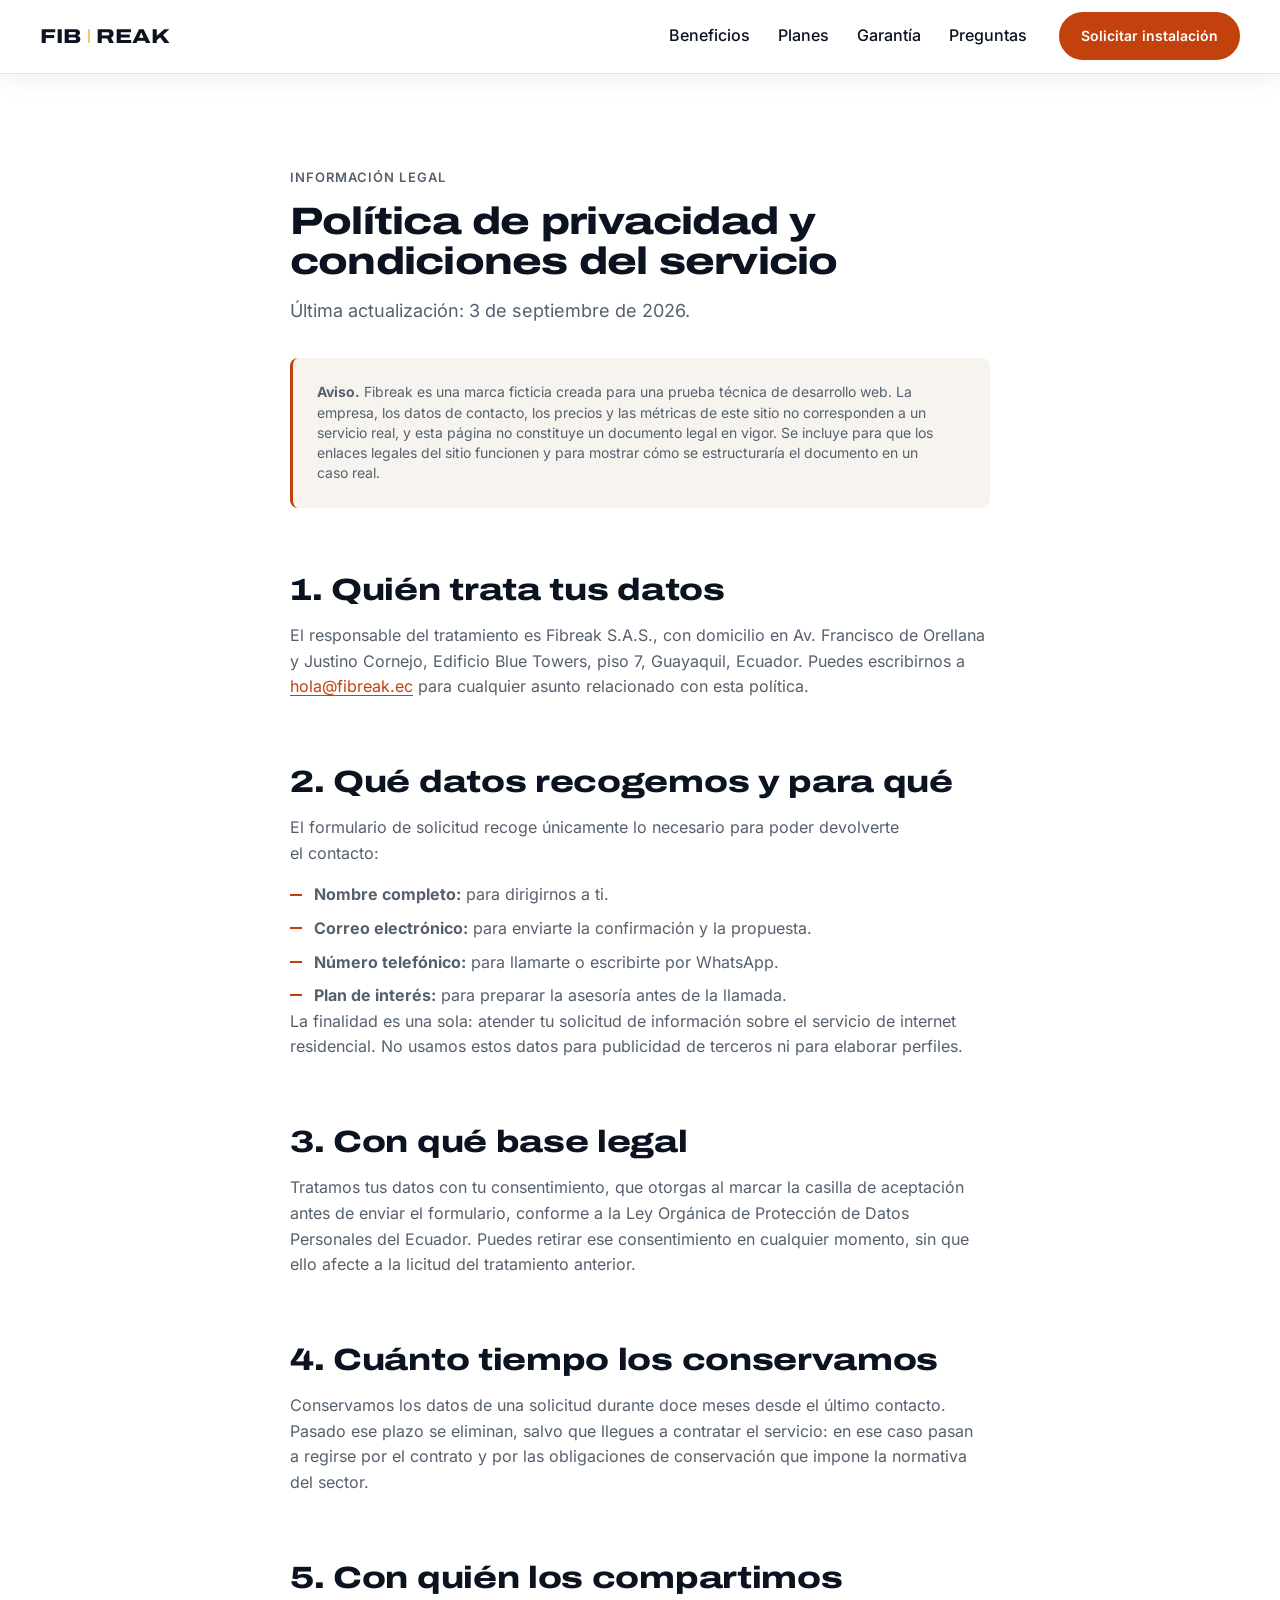
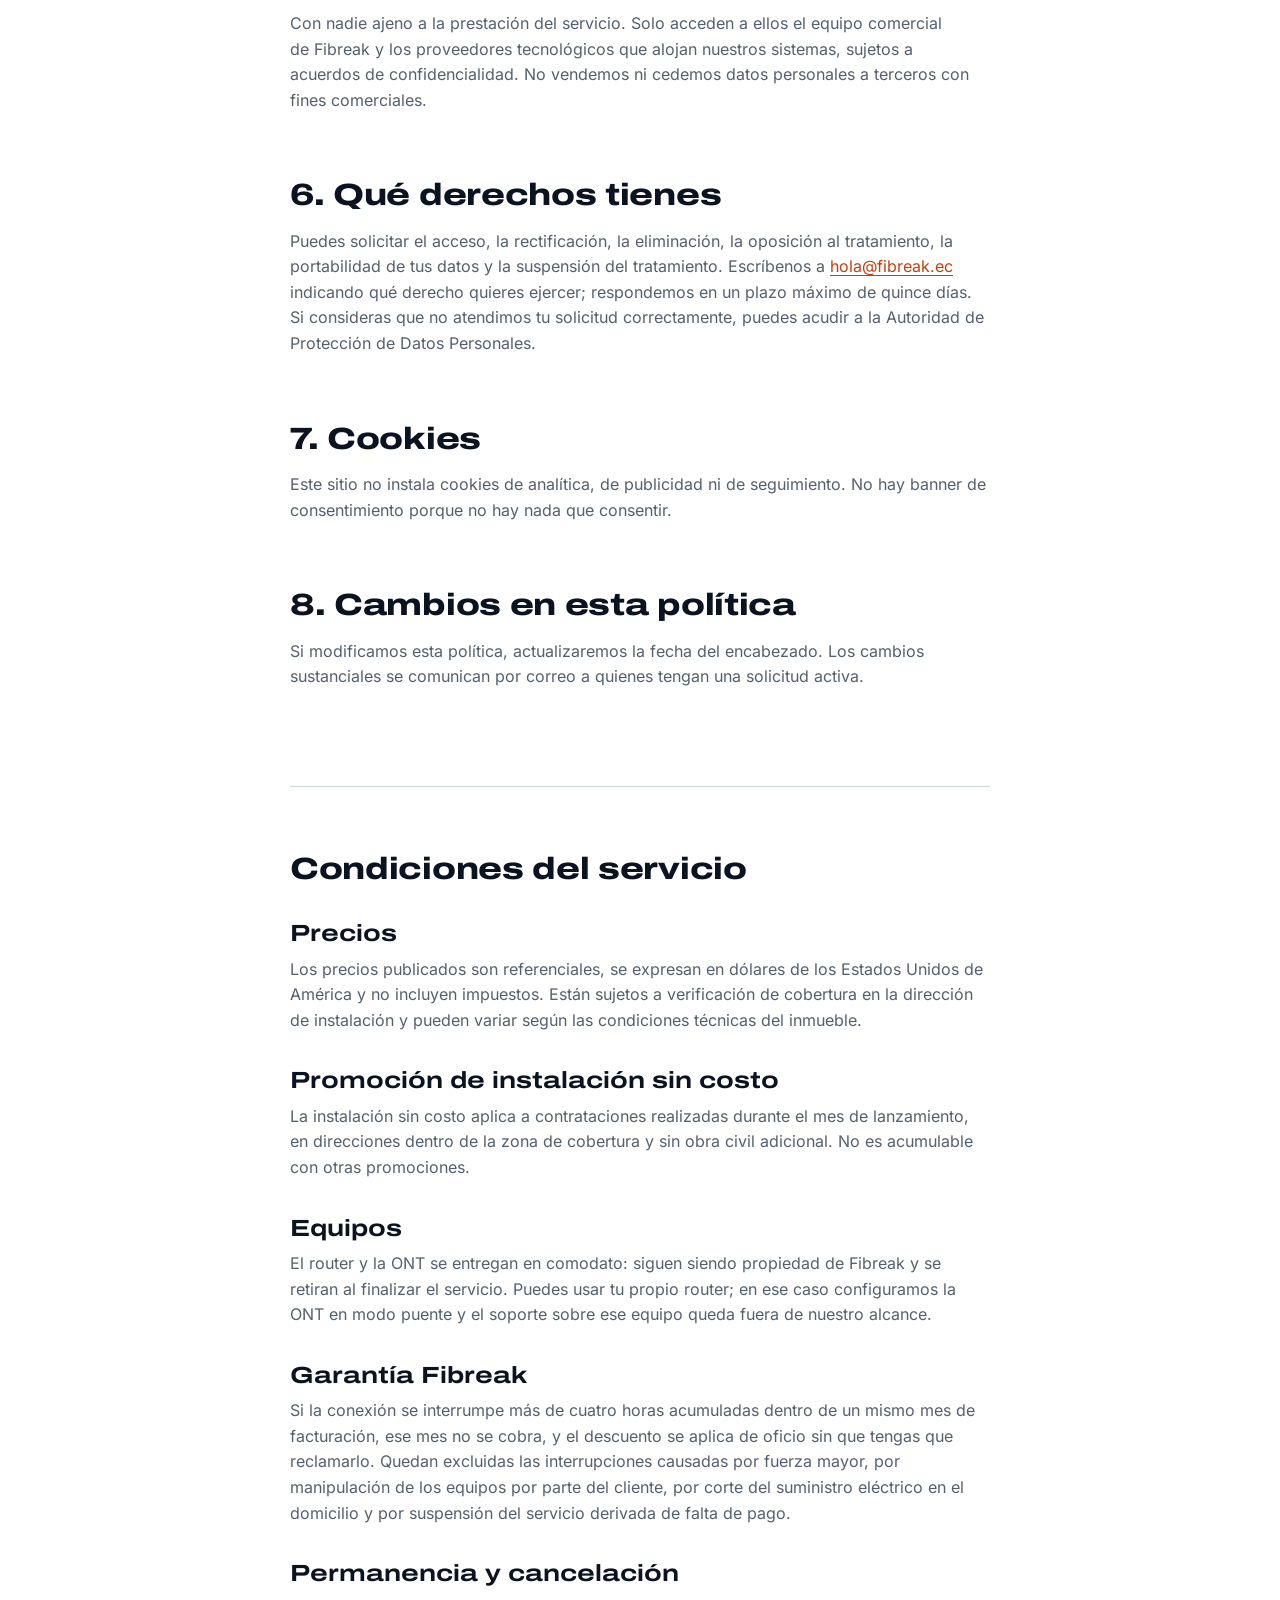
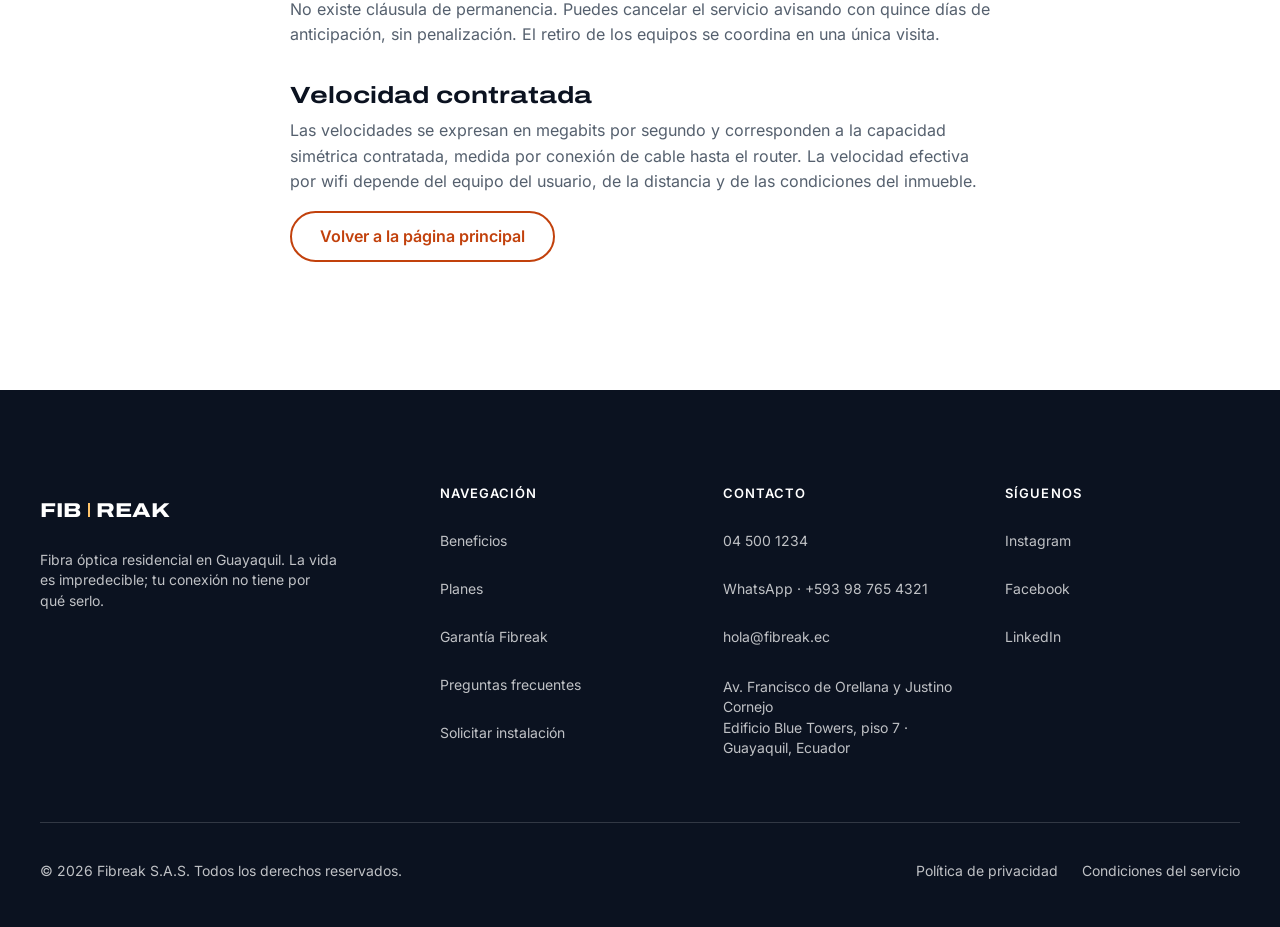
==== politica-privacidad.html @ 90fa0acc "feat: build Fibreak ISP landing page with vanilla HTML, CSS and JS" ====
<!DOCTYPE html>
<html lang="es">
<head>
  <meta charset="UTF-8">
  <meta name="viewport" content="width=device-width, initial-scale=1">
  <title>Política de privacidad y condiciones · Fibreak</title>
  <meta name="description" content="Cómo trata Fibreak los datos personales de quienes solicitan información, y condiciones del servicio de fibra óptica residencial.">
  <meta name="theme-color" content="#0B1220">
  <meta name="robots" content="noindex">
  <link rel="icon" href="assets/favicon.svg" type="image/svg+xml">
  <link rel="stylesheet" href="css/tokens.css">
  <link rel="stylesheet" href="css/base.css">
  <link rel="stylesheet" href="css/components.css">
  <link rel="stylesheet" href="css/sections.css">
</head>
<body>

  <a class="skip-link" href="#contenido">Saltar al contenido</a>

  <!-- El header arranca en estado sólido: aquí no hay banda oscura
       debajo sobre la que flotar. -->
  <header class="site-header site-header--solid" data-header>
    <div class="container site-header__inner">

      <a class="wordmark" href="index.html" aria-label="Fibreak, ir al inicio">
        <span class="wordmark__part">FIB</span><span class="wordmark__part">REAK</span>
      </a>

      <button class="nav-toggle" type="button"
              aria-expanded="false" aria-controls="menu-principal"
              data-nav-toggle>
        <span class="nav-toggle__box" aria-hidden="true">
          <span class="nav-toggle__bar"></span>
          <span class="nav-toggle__bar"></span>
          <span class="nav-toggle__bar"></span>
        </span>
        <span class="nav-toggle__label" data-nav-toggle-label>Menú</span>
      </button>

      <nav class="site-nav" id="menu-principal" aria-label="Navegación principal" data-nav>
        <ul class="site-nav__list">
          <li><a class="site-nav__link" href="index.html#beneficios">Beneficios</a></li>
          <li><a class="site-nav__link" href="index.html#planes">Planes</a></li>
          <li><a class="site-nav__link" href="index.html#garantia">Garantía</a></li>
          <li><a class="site-nav__link" href="index.html#preguntas">Preguntas</a></li>
        </ul>
        <a class="btn btn--primary btn--compact site-nav__cta" href="index.html#contacto">
          Solicitar instalación
        </a>
      </nav>

    </div>
  </header>

  <main class="legal" id="contenido">
    <div class="container legal__inner">

      <p class="eyebrow">Información legal</p>
      <h1>Política de privacidad y condiciones del servicio</h1>
      <p class="lead legal__date">Última actualización: 3 de septiembre de 2026.</p>

      <div class="legal__notice">
        <p>
          <strong>Aviso.</strong> Fibreak es una marca ficticia creada para una
          prueba técnica de desarrollo web. La empresa, los datos de contacto,
          los precios y las métricas de este sitio no corresponden a un servicio
          real, y esta página no constituye un documento legal en vigor. Se
          incluye para que los enlaces legales del sitio funcionen y para
          mostrar cómo se estructuraría el documento en un caso real.
        </p>
      </div>

      <h2 id="responsable">1. Quién trata tus datos</h2>
      <p>
        El responsable del tratamiento es Fibreak S.A.S., con domicilio en
        Av. Francisco de Orellana y Justino Cornejo, Edificio Blue Towers,
        piso 7, Guayaquil, Ecuador. Puedes escribirnos a
        <a href="mailto:hola@fibreak.ec">hola@fibreak.ec</a> para cualquier
        asunto relacionado con esta política.
      </p>

      <h2 id="datos">2. Qué datos recogemos y para qué</h2>
      <p>
        El formulario de solicitud recoge únicamente lo necesario para poder
        devolverte el contacto:
      </p>
      <ul class="legal__list">
        <li><strong>Nombre completo:</strong> para dirigirnos a ti.</li>
        <li><strong>Correo electrónico:</strong> para enviarte la confirmación y la propuesta.</li>
        <li><strong>Número telefónico:</strong> para llamarte o escribirte por WhatsApp.</li>
        <li><strong>Plan de interés:</strong> para preparar la asesoría antes de la llamada.</li>
      </ul>
      <p>
        La finalidad es una sola: atender tu solicitud de información sobre el
        servicio de internet residencial. No usamos estos datos para publicidad
        de terceros ni para elaborar perfiles.
      </p>

      <h2 id="base-legal">3. Con qué base legal</h2>
      <p>
        Tratamos tus datos con tu consentimiento, que otorgas al marcar la
        casilla de aceptación antes de enviar el formulario, conforme a la Ley
        Orgánica de Protección de Datos Personales del Ecuador. Puedes retirar
        ese consentimiento en cualquier momento, sin que ello afecte a la
        licitud del tratamiento anterior.
      </p>

      <h2 id="conservacion">4. Cuánto tiempo los conservamos</h2>
      <p>
        Conservamos los datos de una solicitud durante doce meses desde el
        último contacto. Pasado ese plazo se eliminan, salvo que llegues a
        contratar el servicio: en ese caso pasan a regirse por el contrato y
        por las obligaciones de conservación que impone la normativa del
        sector.
      </p>

      <h2 id="destinatarios">5. Con quién los compartimos</h2>
      <p>
        Con nadie ajeno a la prestación del servicio. Solo acceden a ellos el
        equipo comercial de Fibreak y los proveedores tecnológicos que alojan
        nuestros sistemas, sujetos a acuerdos de confidencialidad. No vendemos
        ni cedemos datos personales a terceros con fines comerciales.
      </p>

      <h2 id="derechos">6. Qué derechos tienes</h2>
      <p>
        Puedes solicitar el acceso, la rectificación, la eliminación, la
        oposición al tratamiento, la portabilidad de tus datos y la suspensión
        del tratamiento. Escríbenos a
        <a href="mailto:hola@fibreak.ec">hola@fibreak.ec</a> indicando qué
        derecho quieres ejercer; respondemos en un plazo máximo de quince días.
        Si consideras que no atendimos tu solicitud correctamente, puedes
        acudir a la Autoridad de Protección de Datos Personales.
      </p>

      <h2 id="cookies">7. Cookies</h2>
      <p>
        Este sitio no instala cookies de analítica, de publicidad ni de
        seguimiento. No hay banner de consentimiento porque no hay nada que
        consentir.
      </p>

      <h2 id="cambios">8. Cambios en esta política</h2>
      <p>
        Si modificamos esta política, actualizaremos la fecha del encabezado.
        Los cambios sustanciales se comunican por correo a quienes tengan una
        solicitud activa.
      </p>

      <hr class="legal__rule">

      <h2 id="condiciones">Condiciones del servicio</h2>

      <h3>Precios</h3>
      <p>
        Los precios publicados son referenciales, se expresan en dólares de los
        Estados Unidos de América y no incluyen impuestos. Están sujetos a
        verificación de cobertura en la dirección de instalación y pueden
        variar según las condiciones técnicas del inmueble.
      </p>

      <h3>Promoción de instalación sin costo</h3>
      <p>
        La instalación sin costo aplica a contrataciones realizadas durante el
        mes de lanzamiento, en direcciones dentro de la zona de cobertura y sin
        obra civil adicional. No es acumulable con otras promociones.
      </p>

      <h3>Equipos</h3>
      <p>
        El router y la ONT se entregan en comodato: siguen siendo propiedad de
        Fibreak y se retiran al finalizar el servicio. Puedes usar tu propio
        router; en ese caso configuramos la ONT en modo puente y el soporte
        sobre ese equipo queda fuera de nuestro alcance.
      </p>

      <h3>Garantía Fibreak</h3>
      <p>
        Si la conexión se interrumpe más de cuatro horas acumuladas dentro de
        un mismo mes de facturación, ese mes no se cobra, y el descuento se
        aplica de oficio sin que tengas que reclamarlo. Quedan excluidas las
        interrupciones causadas por fuerza mayor, por manipulación de los
        equipos por parte del cliente, por corte del suministro eléctrico en el
        domicilio y por suspensión del servicio derivada de falta de pago.
      </p>

      <h3>Permanencia y cancelación</h3>
      <p>
        No existe cláusula de permanencia. Puedes cancelar el servicio avisando
        con quince días de anticipación, sin penalización. El retiro de los
        equipos se coordina en una única visita.
      </p>

      <h3>Velocidad contratada</h3>
      <p>
        Las velocidades se expresan en megabits por segundo y corresponden a la
        capacidad simétrica contratada, medida por conexión de cable hasta el
        router. La velocidad efectiva por wifi depende del equipo del usuario,
        de la distancia y de las condiciones del inmueble.
      </p>

      <p class="legal__back">
        <a class="btn btn--outline" href="index.html">Volver a la página principal</a>
      </p>

    </div>
  </main>

  <footer class="site-footer band-dark">
    <div class="container">

      <div class="site-footer__top">

        <div class="site-footer__brand">
          <a class="wordmark" href="index.html" aria-label="Fibreak, ir al inicio">
            <span class="wordmark__part">FIB</span><span class="wordmark__part">REAK</span>
          </a>
          <p class="site-footer__tagline">
            Fibra óptica residencial en Guayaquil. La vida es impredecible;
            tu conexión no tiene por qué serlo.
          </p>
        </div>

        <nav class="site-footer__col" aria-labelledby="footer-nav-titulo">
          <h2 class="site-footer__title" id="footer-nav-titulo">Navegación</h2>
          <ul class="site-footer__list">
            <li><a href="index.html#beneficios">Beneficios</a></li>
            <li><a href="index.html#planes">Planes</a></li>
            <li><a href="index.html#garantia">Garantía Fibreak</a></li>
            <li><a href="index.html#preguntas">Preguntas frecuentes</a></li>
            <li><a href="index.html#contacto">Solicitar instalación</a></li>
          </ul>
        </nav>

        <div class="site-footer__col">
          <h2 class="site-footer__title" id="footer-contacto-titulo">Contacto</h2>
          <ul class="site-footer__list" aria-labelledby="footer-contacto-titulo">
            <li><a href="tel:+59345001234">04 500 1234</a></li>
            <li><a href="https://wa.me/593987654321" target="_blank" rel="noopener">WhatsApp · +593 98 765 4321</a></li>
            <li><a href="mailto:hola@fibreak.ec">hola@fibreak.ec</a></li>
          </ul>
          <address class="site-footer__address">
            Av. Francisco de Orellana y Justino Cornejo<br>
            Edificio Blue Towers, piso 7 · Guayaquil, Ecuador
          </address>
        </div>

        <div class="site-footer__col">
          <h2 class="site-footer__title" id="footer-redes-titulo">Síguenos</h2>
          <ul class="site-footer__list" aria-labelledby="footer-redes-titulo">
            <li><a href="https://instagram.com/fibreak.ec" target="_blank" rel="noopener">Instagram</a></li>
            <li><a href="https://facebook.com/fibreak.ec" target="_blank" rel="noopener">Facebook</a></li>
            <li><a href="https://linkedin.com/company/fibreak" target="_blank" rel="noopener">LinkedIn</a></li>
          </ul>
        </div>

      </div>

      <div class="site-footer__bottom">
        <p class="site-footer__copy">© 2026 Fibreak S.A.S. Todos los derechos reservados.</p>
        <ul class="site-footer__legal">
          <li><a href="politica-privacidad.html">Política de privacidad</a></li>
          <li><a href="politica-privacidad.html#condiciones">Condiciones del servicio</a></li>
        </ul>
      </div>

    </div>
  </footer>

  <script src="js/main.js" defer></script>
</body>
</html>
---- css/tokens.css ----
/* ============================================================
   FIBREAK · tokens.css
   Única fuente de verdad del sistema de diseño.
   Ningún valor de color, tipografía o espaciado se escribe
   literal fuera de este archivo.
   Concepto: "tormenta afuera, brasa adentro".
   ============================================================ */

/* ── Fuentes auto-hospedadas ──────────────────────────────────
   Se sirven desde /assets/fonts para que el proyecto funcione
   sin conexión. Ambas son fuentes variables: un único .woff2
   por subset cubre todos los pesos usados.
   ─────────────────────────────────────────────────────────── */

/* Archivo — instancia Expanded (eje wdth fijado en 125%) */
@font-face {
  font-family: 'Archivo Expanded';
  src: url('../assets/fonts/archivo-expanded-latin.woff2') format('woff2');
  font-weight: 400 900;
  font-stretch: 125%;
  font-style: normal;
  font-display: swap;
  unicode-range: U+0000-00FF, U+0131, U+0152-0153, U+02BB-02BC, U+02C6,
                 U+02DA, U+02DC, U+0304, U+0308, U+0329, U+2000-206F,
                 U+20AC, U+2122, U+2191, U+2193, U+2212, U+2215, U+FEFF, U+FFFD;
}
@font-face {
  font-family: 'Archivo Expanded';
  src: url('../assets/fonts/archivo-expanded-latin-ext.woff2') format('woff2');
  font-weight: 400 900;
  font-stretch: 125%;
  font-style: normal;
  font-display: swap;
  unicode-range: U+0100-02BA, U+02BD-02C5, U+02C7-02CC, U+02CE-02D7,
                 U+02DD-02FF, U+0304, U+0308, U+0329, U+1D00-1DBF,
                 U+1E00-1E9F, U+1EF2-1EFF, U+2020, U+20A0-20AB, U+20AD-20C0,
                 U+2113, U+2C60-2C7F, U+A720-A7FF;
}

/* Inter — variable, pesos 400 / 500 / 600 */
@font-face {
  font-family: 'Inter';
  src: url('../assets/fonts/inter-latin.woff2') format('woff2');
  font-weight: 100 900;
  font-style: normal;
  font-display: swap;
  unicode-range: U+0000-00FF, U+0131, U+0152-0153, U+02BB-02BC, U+02C6,
                 U+02DA, U+02DC, U+0304, U+0308, U+0329, U+2000-206F,
                 U+20AC, U+2122, U+2191, U+2193, U+2212, U+2215, U+FEFF, U+FFFD;
}
@font-face {
  font-family: 'Inter';
  src: url('../assets/fonts/inter-latin-ext.woff2') format('woff2');
  font-weight: 100 900;
  font-style: normal;
  font-display: swap;
  unicode-range: U+0100-02BA, U+02BD-02C5, U+02C7-02CC, U+02CE-02D7,
                 U+02DD-02FF, U+0304, U+0308, U+0329, U+1D00-1DBF,
                 U+1E00-1E9F, U+1EF2-1EFF, U+2020, U+20A0-20AB, U+20AD-20C0,
                 U+2113, U+2C60-2C7F, U+A720-A7FF;
}

:root {
  /* ══ COLOR ═══════════════════════════════════════════════ */

  /* Tormenta — el exterior */
  --color-ink:          #0B1220;   /* azul noche, casi negro    */
  --color-ink-soft:     #172436;   /* superficie elevada        */

  /* Brasa — la acción */
  --color-primary:      #C2410C;   /* naranja quemado           */
  --color-primary-dark: #9A330A;   /* hover / active            */
  --color-glow:         #FFC46B;   /* halo cálido, sin texto    */

  /* Interior — el refugio */
  --color-canvas:       #FFFFFF;
  --color-canvas-soft:  #F7F4F0;   /* blanco cálido, no gris    */
  --color-ink-body:     #55606E;   /* texto de cuerpo           */
  --color-mute:         #CDD5DD;   /* bordes y divisores        */

  /* Estados — uso exclusivo del formulario */
  --color-danger:       #C0322A;
  --color-success:      #15794F;
  --color-on-primary:   #FFFFFF;
  --color-on-dark:      #FFFFFF;

  /* Derivados sobre banda oscura (opacidades del blanco) */
  --color-on-dark-body: rgba(255, 255, 255, .74);
  --color-on-dark-mute: rgba(255, 255, 255, .16);

  /* ══ TIPOGRAFÍA ══════════════════════════════════════════ */
  --font-display: 'Archivo Expanded', 'Archivo', system-ui, sans-serif;
  --font-body:    'Inter', system-ui, -apple-system, 'Segoe UI', sans-serif;

  /* Escala display: fluida entre 390px y 1440px vía clamp() */
  --text-display-hero: clamp(2.125rem, 1.429rem + 2.857vw, 4rem);   /* 34 → 64 */
  --text-display-lg:   clamp(1.75rem,  1.471rem + 1.143vw, 2.5rem); /* 28 → 40 */
  --text-display-md:   clamp(1.5rem,   1.314rem + 0.762vw, 2rem);   /* 24 → 32 */
  --text-display-sm:   clamp(1.25rem,  1.157rem + 0.381vw, 1.5rem); /* 20 → 24 */

  /* Escala de texto: breakpoint duro (ver base.css) */
  --text-body-lg:  1.125rem;  /* 18px */
  --text-body-md:  1rem;      /* 16px */
  --text-caption:  0.875rem;  /* 14px */
  --text-eyebrow:  0.8125rem; /* 13px */

  --leading-hero:    1.05;
  --leading-display: 1.15;
  --leading-tight:   1.25;
  --leading-snug:    1.3;
  --leading-body:    1.6;
  --leading-caption: 1.45;

  --tracking-hero:    -0.02em;
  --tracking-display: -0.01em;
  --tracking-eyebrow:  0.08em;

  --weight-regular:  400;
  --weight-medium:   500;
  --weight-semibold: 600;
  --weight-bold:     700;
  --weight-black:    800;

  /* ══ ESPACIADO — base 4px ════════════════════════════════ */
  --space-xxs:  2px;
  --space-xs:   4px;
  --space-sm:   8px;
  --space-md:  12px;
  --space-lg:  16px;
  --space-xl:  20px;
  --space-2xl: 24px;
  --space-3xl: 32px;
  --space-4xl: 48px;
  --space-5xl: 64px;
  --space-6xl: 96px;
  --space-7xl: 128px;

  /* ══ FORMA ═══════════════════════════════════════════════ */
  --radius-sm:    8px;    /* inputs                */
  --radius-card: 12px;    /* tarjetas              */
  --radius-pill: 999px;   /* botones y badges      */

  /* ══ LAYOUT ══════════════════════════════════════════════ */
  --content-max:   1200px;
  --section-gap:   96px;
  --gutter:        24px;
  --header-height: 72px;

  /* ══ ELEVACIÓN ═══════════════════════════════════════════
     La jerarquía se construye con bandas de color. Sombra
     solo en header scrolleado y menú móvil. */
  --shadow-header: 0 1px 0 rgba(11, 18, 32, .08),
                   0 8px 24px rgba(11, 18, 32, .06);

  /* ══ MOVIMIENTO ══════════════════════════════════════════ */
  --ease:            cubic-bezier(.2, .7, .3, 1);
  --duration-fast:   140ms;
  --duration-base:   240ms;
  --duration-slow:   400ms;

  /* ══ FOCO ════════════════════════════════════════════════ */
  --focus-width:  2px;
  --focus-offset: 3px;

  /* ══ CAPAS ═══════════════════════════════════════════════ */
  --z-header:    100;
  --z-menu:      200;
  --z-skiplink: 300;
}

/* Ajustes de layout por breakpoint. Los tokens cambian, los
   componentes que los consumen no se tocan. */
@media (max-width: 768px) {
  :root {
    --section-gap:   64px;
    --header-height: 64px;
    --text-body-lg:  1.0625rem; /* 17px */
    --text-eyebrow:  0.75rem;   /* 12px */
  }
}

@media (max-width: 480px) {
  :root {
    --gutter: 16px;
  }
}
---- css/base.css ----
/* ============================================================
   FIBREAK · base.css
   Reset, estilos de elemento y primitivas de layout.
   Nada de este archivo describe un componente concreto.
   ============================================================ */

/* ── Reset acotado ──────────────────────────────────────── */

*,
*::before,
*::after {
  box-sizing: border-box;
}

html {
  -webkit-text-size-adjust: 100%;
  scroll-behavior: smooth;
}

body,
h1, h2, h3, h4,
p, figure, blockquote,
dl, dd, ul, ol {
  margin: 0;
}

/* Envuelto en :where() para que el reset tenga especificidad 0. Sin
   esto, `ul[class]` (0,1,1) le gana a `.container` (0,1,0) y anula su
   gutter: una lista con la clase .container perdía el margen lateral. */
:where(ul[class], ol[class]) {
  padding: 0;
  list-style: none;
}

body {
  min-height: 100vh;
  background-color: var(--color-canvas);
  color: var(--color-ink);
  font-family: var(--font-body);
  font-size: var(--text-body-md);
  line-height: var(--leading-body);
  font-weight: var(--weight-regular);
  -webkit-font-smoothing: antialiased;
  text-rendering: optimizeLegibility;
  /* Sin scroll horizontal en ningún ancho: requisito de la prueba */
  overflow-x: hidden;
}

/* El atributo `hidden` tiene que ganar a cualquier `display` puesto
   por una clase. Sin este !important, una regla de autor como
   `.form-success { display: flex }` deja a la vista un elemento que
   el HTML declara oculto: las reglas de autor prevalecen sobre las
   del navegador con independencia de la especificidad. */
[hidden] {
  display: none !important;
}

img,
picture,
svg {
  display: block;
  max-width: 100%;
}

img {
  height: auto;
}

input,
button,
textarea,
select {
  font: inherit;
  color: inherit;
}

button {
  cursor: pointer;
}

a {
  color: var(--color-primary);
  text-decoration-thickness: 1px;
  text-underline-offset: 0.2em;
}

a:hover {
  color: var(--color-primary-dark);
}

/* ── Tipografía de elemento ─────────────────────────────── */

h1, h2, h3 {
  font-family: var(--font-display);
  font-weight: var(--weight-black);
  color: var(--color-ink);
}

/* `balance` funciona con títulos cortos. En el H1, que es largo y
   está partido a mano, reparte peor que el salto natural. */
h2, h3 {
  text-wrap: balance;
}

h1 {
  font-size: var(--text-display-hero);
  line-height: var(--leading-hero);
  letter-spacing: var(--tracking-hero);
}

h2 {
  font-size: var(--text-display-lg);
  line-height: var(--leading-display);
  letter-spacing: var(--tracking-display);
}

h3 {
  font-size: var(--text-display-sm);
  line-height: var(--leading-snug);
  font-weight: var(--weight-bold);
}

p {
  text-wrap: pretty;
}

/* ── Foco visible ────────────────────────────────────────
   Nunca `outline: none` a secas. El anillo se define una
   sola vez y todo componente lo hereda. */

:focus-visible {
  outline: var(--focus-width) solid var(--color-primary);
  outline-offset: var(--focus-offset);
  border-radius: var(--space-xxs);
}

/* Sobre banda oscura el naranja no contrasta lo suficiente:
   el anillo pasa a blanco. */
.band-dark :focus-visible {
  outline-color: var(--color-on-dark);
}

/* ── Primitivas de layout ───────────────────────────────── */

/* Ancho de contenido con gutter lateral. */
.container {
  width: 100%;
  max-width: calc(var(--content-max) + var(--gutter) * 2);
  margin-inline: auto;
  padding-inline: var(--gutter);
}

/* Ritmo vertical entre secciones. */
.section {
  padding-block: var(--section-gap);
}

/* El header sticky no debe tapar el título de la sección anclada. */
[id] {
  scroll-margin-top: calc(var(--header-height) + var(--space-2xl));
}

/* Bandas: la traducción del concepto tormenta/interior a layout. */
.band-dark {
  background-color: var(--color-ink);
  color: var(--color-on-dark-body);
}

.band-dark h1,
.band-dark h2,
.band-dark h3 {
  color: var(--color-on-dark);
}

.band-soft {
  background-color: var(--color-canvas-soft);
}

/* Encabezado de sección reutilizable. */
.section-head {
  max-width: 62ch;
  margin-bottom: var(--space-5xl);
}

.section-head--center {
  margin-inline: auto;
  text-align: center;
}

.section-head > * + * {
  margin-top: var(--space-lg);
}

/* ── Utilidades ─────────────────────────────────────────── */

.eyebrow {
  display: block;
  font-family: var(--font-body);
  font-size: var(--text-eyebrow);
  font-weight: var(--weight-semibold);
  line-height: var(--leading-tight);
  letter-spacing: var(--tracking-eyebrow);
  text-transform: uppercase;
  color: var(--color-primary);
}

.band-dark .eyebrow {
  color: var(--color-glow);
}

.lead {
  font-size: var(--text-body-lg);
  color: var(--color-ink-body);
}

.band-dark .lead {
  color: var(--color-on-dark-body);
}

.caption {
  font-size: var(--text-caption);
  line-height: var(--leading-caption);
  color: var(--color-ink-body);
}

/* Visible solo para lectores de pantalla. */
.visually-hidden {
  position: absolute;
  width: 1px;
  height: 1px;
  padding: 0;
  margin: -1px;
  overflow: hidden;
  clip-path: inset(50%);
  white-space: nowrap;
  border: 0;
}

/* Primer elemento enfocable del documento. */
.skip-link {
  position: absolute;
  top: var(--space-sm);
  left: var(--space-sm);
  z-index: var(--z-skiplink);
  padding: var(--space-md) var(--space-xl);
  background-color: var(--color-ink);
  color: var(--color-on-dark);
  font-weight: var(--weight-semibold);
  text-decoration: none;
  border-radius: var(--radius-sm);
  transform: translateY(-200%);
  transition: transform var(--duration-fast) var(--ease);
}

.skip-link:focus-visible {
  transform: translateY(0);
  color: var(--color-on-dark);
}

/* ── Preferencia de movimiento reducido ─────────────────── */

@media (prefers-reduced-motion: reduce) {
  html {
    scroll-behavior: auto;
  }

  *,
  *::before,
  *::after {
    animation-duration: 0.01ms !important;
    animation-iteration-count: 1 !important;
    transition-duration: 0.01ms !important;
    scroll-behavior: auto !important;
  }
}
---- css/components.css ----
/* ============================================================
   FIBREAK · components.css
   Piezas reutilizables. Cada componente documenta sus estados
   (hover, focus-visible, active, disabled) junto a su bloque,
   igual que sus media queries: para entender un componente no
   hace falta saltar de archivo.
   ============================================================ */

/* ── Wordmark ─────────────────────────────────────────────
   CSS puro, sin SVG. El corte entre FIB y REAK fija la
   pronunciación (fi-bréik) y representa el "break". */

.wordmark {
  display: inline-flex;
  align-items: center;
  /* El logotipo también es un enlace: su área de pulsación debe
     cumplir el mismo mínimo táctil que el resto de la navegación. */
  min-height: 48px;
  gap: var(--space-sm);
  font-family: var(--font-display);
  font-size: 1.25rem;
  font-weight: var(--weight-black);
  letter-spacing: -0.01em;
  line-height: 1;
  color: var(--color-ink);
  text-decoration: none;
  white-space: nowrap;
}

.wordmark__part + .wordmark__part {
  position: relative;
  padding-left: var(--space-sm);
}

/* El separador ámbar: la barra que rompe la palabra. */
.wordmark__part + .wordmark__part::before {
  content: "";
  position: absolute;
  left: 0;
  top: 50%;
  width: 2px;
  height: 0.7em;
  transform: translateY(-50%);
  background-color: var(--color-glow);
}

.wordmark:hover {
  color: var(--color-ink);
}

.band-dark .wordmark,
.band-dark .wordmark:hover {
  color: var(--color-on-dark);
}

/* ── Botones ──────────────────────────────────────────────
   Una base compartida y variantes que solo cambian color.
   Altura mínima 48px: objetivo táctil accesible. */

.btn {
  display: inline-flex;
  align-items: center;
  justify-content: center;
  gap: var(--space-sm);
  min-height: 48px;
  padding: 14px 28px;
  border: 2px solid transparent;
  border-radius: var(--radius-pill);
  font-family: var(--font-body);
  font-size: var(--text-body-md);
  font-weight: var(--weight-semibold);
  line-height: 1.2;
  text-align: center;
  text-decoration: none;
  transition: background-color var(--duration-fast) var(--ease),
              border-color var(--duration-fast) var(--ease),
              color var(--duration-fast) var(--ease),
              transform var(--duration-fast) var(--ease);
}

.btn:active {
  transform: translateY(0);
}

.btn:disabled,
.btn[aria-disabled="true"] {
  opacity: .55;
  cursor: not-allowed;
  transform: none;
}

/* Variante primaria — la brasa */
.btn--primary {
  background-color: var(--color-primary);
  border-color: var(--color-primary);
  color: var(--color-on-primary);
}

.btn--primary:hover {
  background-color: var(--color-primary-dark);
  border-color: var(--color-primary-dark);
  color: var(--color-on-primary);
  transform: translateY(-1px);
}

.btn--primary:disabled:hover,
.btn--primary[aria-disabled="true"]:hover {
  background-color: var(--color-primary);
  border-color: var(--color-primary);
  transform: none;
}

/* Variante outline */
.btn--outline {
  background-color: transparent;
  border-color: var(--color-primary);
  color: var(--color-primary);
}

.btn--outline:hover {
  background-color: var(--color-primary);
  color: var(--color-on-primary);
  transform: translateY(-1px);
}

/* Modificador para banda oscura: el naranja no contrasta lo
   suficiente sobre ink (3.62:1), así que el outline pasa a blanco. */
.btn--on-dark {
  border-color: var(--color-on-dark-mute);
  color: var(--color-on-dark);
}

.btn--on-dark:hover {
  background-color: var(--color-on-dark);
  border-color: var(--color-on-dark);
  color: var(--color-ink);
}

/* Variante compacta — header. Compacta en horizontal, no en el alto:
   el mínimo táctil de 48px se mantiene. */
.btn--compact {
  padding: 10px 20px;
  font-size: var(--text-caption);
}

/* Ocupa todo el ancho disponible (menú móvil, formulario) */
.btn--block {
  width: 100%;
}

/* ── Badge de promoción ───────────────────────────────────
   Aparece una sola vez en toda la página: la escasez es lo que
   lo hace funcionar como señal. Nunca lleva texto sobre glow
   con contraste insuficiente: el texto es ink (10.6:1). */

.badge {
  display: inline-block;
  padding: 6px 14px;
  border-radius: var(--radius-pill);
  background-color: var(--color-glow);
  color: var(--color-ink);
  font-size: var(--text-caption);
  font-weight: var(--weight-semibold);
  line-height: var(--leading-caption);
}

/* ── Botón hamburguesa ────────────────────────────────────
   Solo visible en ≤768px. El icono se anima entre las tres
   barras y la X. */

.nav-toggle {
  display: none;
  align-items: center;
  gap: var(--space-sm);
  min-height: 44px;
  padding: var(--space-sm) var(--space-md);
  border: 1px solid var(--color-mute);
  border-radius: var(--radius-pill);
  background-color: transparent;
  color: var(--color-ink);
  font-size: var(--text-caption);
  font-weight: var(--weight-semibold);
  transition: border-color var(--duration-fast) var(--ease);
}

.nav-toggle:hover {
  border-color: var(--color-ink-body);
}

.nav-toggle__box {
  position: relative;
  display: block;
  width: 18px;
  height: 12px;
}

.nav-toggle__bar {
  position: absolute;
  left: 0;
  width: 100%;
  height: 2px;
  border-radius: 2px;
  background-color: currentColor;
  transition: transform var(--duration-base) var(--ease),
              opacity var(--duration-fast) var(--ease);
}

.nav-toggle__bar:nth-child(1) { top: 0; }
.nav-toggle__bar:nth-child(2) { top: 5px; }
.nav-toggle__bar:nth-child(3) { top: 10px; }

.nav-toggle[aria-expanded="true"] .nav-toggle__bar:nth-child(1) {
  transform: translateY(5px) rotate(45deg);
}

.nav-toggle[aria-expanded="true"] .nav-toggle__bar:nth-child(2) {
  opacity: 0;
}

.nav-toggle[aria-expanded="true"] .nav-toggle__bar:nth-child(3) {
  transform: translateY(-5px) rotate(-45deg);
}

@media (max-width: 768px) {
  .nav-toggle {
    display: inline-flex;
  }
}

/* ── Enlaces de navegación ────────────────────────────────
   Objetivo táctil de 48px incluso en desktop. */

.site-nav__link {
  display: inline-flex;
  align-items: center;
  min-height: 48px;
  padding-inline: var(--space-md);
  color: var(--color-ink);
  font-size: var(--text-body-md);
  font-weight: var(--weight-medium);
  text-decoration: none;
  transition: color var(--duration-fast) var(--ease);
}

.site-nav__link:hover {
  color: var(--color-primary);
}

/* ── Métrica ──────────────────────────────────────────────
   Cifra en display grande + etiqueta descriptiva. */

.metric {
  display: flex;
  flex-direction: column;
  gap: var(--space-sm);
}

.metric__value {
  font-family: var(--font-display);
  font-size: var(--text-display-md);
  font-weight: var(--weight-black);
  line-height: var(--leading-tight);
  color: var(--color-glow);
}

.metric__label {
  font-size: var(--text-caption);
  line-height: var(--leading-caption);
  color: var(--color-on-dark-body);
  max-width: 30ch;
}

/* ── Tarjeta de beneficio ─────────────────────────────────
   Icono, título y una frase. El borde es el único elemento que
   reacciona al hover: sin sombras difusas, según el sistema. */

.benefit-card {
  display: flex;
  flex-direction: column;
  gap: var(--space-md);
  padding: var(--space-3xl);
  background-color: var(--color-canvas);
  border: 1px solid var(--color-mute);
  border-radius: var(--radius-card);
  transition: border-color var(--duration-fast) var(--ease);
}

.benefit-card:hover {
  border-color: var(--color-primary);
}

/* Cuando el navegador soporta subgrid, las tres filas de la tarjeta
   (icono, título, descripción) se alinean con las de sus vecinas: un
   título de dos líneas deja de descolgar la descripción. Sin soporte,
   la tarjeta sigue siendo un flex column y el layout no se rompe. */
@supports (grid-template-rows: subgrid) {
  .benefit-card {
    display: grid;
    grid-template-rows: subgrid;
    grid-row: span 3;
  }
}

/* Los iconos se dibujan con trazo, no con relleno: heredan el
   color y mantienen el grosor coherente con la tipografía. */
.benefit-card__icon {
  width: 32px;
  height: 32px;
  margin-bottom: var(--space-sm);
  color: var(--color-primary);
  fill: none;
  stroke: currentColor;
  stroke-width: 1.6;
  stroke-linecap: round;
  stroke-linejoin: round;
}

.benefit-card h3 {
  margin: 0;
}

.benefit-card p {
  margin: 0;
  color: var(--color-ink-body);
}

/* ── Botón invertido ──────────────────────────────────────
   Para la tarjeta de plan destacada, que tiene fondo oscuro. */

.btn--invert {
  background-color: var(--color-canvas);
  border-color: var(--color-canvas);
  color: var(--color-ink);
}

.btn--invert:hover {
  background-color: var(--color-canvas-soft);
  border-color: var(--color-canvas-soft);
  color: var(--color-ink);
  transform: translateY(-1px);
}

/* ── Tarjeta de plan ──────────────────────────────────────
   La destacada no crece ni se eleva: invierte la polaridad. La
   jerarquía se construye con color, no con sombra ni escala. */

.plan-card {
  position: relative;
  display: flex;
  flex-direction: column;
  gap: var(--space-lg);
  padding: var(--space-3xl);
  background-color: var(--color-canvas);
  border: 1px solid var(--color-mute);
  border-radius: var(--radius-card);
}

/* Misma técnica que en las tarjetas de beneficio: las cinco filas de
   la tarjeta se alinean con las de sus vecinas, de modo que precios y
   fichas quedan a la misma altura aunque el distintivo de la tarjeta
   destacada ocupe una línea extra. Sin subgrid sigue siendo un flex
   column y solo se pierde esa alineación fina. */
@supports (grid-template-rows: subgrid) {
  .plan-card {
    display: grid;
    grid-template-rows: subgrid;
    grid-row: span 5;
  }
}

.plan-card--featured {
  background-color: var(--color-ink);
  border-color: var(--color-ink);
  color: var(--color-on-dark-body);
}

.plan-card--featured .plan-card__name,
.plan-card--featured .plan-card__amount {
  color: var(--color-on-dark);
}

/* Distintivo de la tarjeta destacada. Va en --color-primary y no
   en el ámbar: el ámbar está reservado al badge de promoción, que
   aparece una sola vez en la página. */
.plan-card__flag {
  margin: 0;
  padding: 5px 12px;
  border-radius: var(--radius-pill);
  background-color: var(--color-primary);
  color: var(--color-on-primary);
  font-size: var(--text-eyebrow);
  font-weight: var(--weight-semibold);
  letter-spacing: var(--tracking-eyebrow);
  text-transform: uppercase;
  line-height: var(--leading-tight);
}

/* Nombre y distintivo comparten fila: el distintivo no ocupa una
   fila propia, así los tres nombres de plan quedan a la misma altura. */
.plan-card__head {
  display: flex;
  flex-wrap: wrap;
  align-items: center;
  align-content: flex-start;
  justify-content: space-between;
  gap: var(--space-md);
}

.plan-card__name {
  margin: 0;
  font-size: var(--text-display-md);
}

.plan-card__for {
  margin: 0;
  font-size: var(--text-caption);
  line-height: var(--leading-caption);
  color: var(--color-ink-body);
}

.plan-card--featured .plan-card__for {
  color: var(--color-on-dark-body);
}

.plan-card__price {
  display: flex;
  align-items: baseline;
  gap: var(--space-xs);
  margin: 0;
}

.plan-card__amount {
  font-family: var(--font-display);
  font-size: var(--text-display-lg);
  font-weight: var(--weight-black);
  line-height: var(--leading-display);
  letter-spacing: var(--tracking-display);
  color: var(--color-ink);
}

.plan-card__period {
  font-size: var(--text-caption);
  color: var(--color-ink-body);
}

.plan-card--featured .plan-card__period {
  color: var(--color-on-dark-body);
}

/* Ficha técnica. La lista de definiciones es la etiqueta correcta:
   cada característica es un par término/valor, no una viñeta. */
.plan-card__specs {
  display: flex;
  flex-direction: column;
  gap: var(--space-sm);
  margin: 0;
  padding-top: var(--space-lg);
  border-top: 1px solid var(--color-mute);
}

.plan-card--featured .plan-card__specs {
  border-top-color: var(--color-on-dark-mute);
}

.plan-card__spec {
  display: flex;
  justify-content: space-between;
  align-items: baseline;
  gap: var(--space-md);
  font-size: var(--text-caption);
  line-height: var(--leading-caption);
}

.plan-card__spec dt {
  color: var(--color-ink-body);
}

.plan-card--featured .plan-card__spec dt {
  color: var(--color-on-dark-body);
}

.plan-card__spec dd {
  margin: 0;
  font-weight: var(--weight-semibold);
  text-align: right;
  color: var(--color-ink);
}

.plan-card--featured .plan-card__spec dd {
  color: var(--color-on-dark);
}

/* El CTA se pega al fondo para que los tres botones queden a la
   misma altura aunque las descripciones midan distinto. */
.plan-card__cta {
  margin-top: auto;
}

/* ── Acordeón de preguntas ────────────────────────────────
   El disparador es un <button> real dentro de un encabezado:
   navegable con Tab, activable con Enter y Espacio sin una sola
   línea de JS para el teclado. */

.faq__list {
  border-top: 1px solid var(--color-mute);
}

.faq__item {
  border-bottom: 1px solid var(--color-mute);
}

/* El encabezado solo aporta estructura; el estilo lo lleva el botón. */
.faq__heading {
  margin: 0;
  font: inherit;
}

.faq__trigger {
  display: flex;
  align-items: center;
  justify-content: space-between;
  gap: var(--space-lg);
  width: 100%;
  min-height: 64px;
  padding: var(--space-lg) 0;
  background: none;
  border: 0;
  text-align: left;
  color: var(--color-ink);
  transition: color var(--duration-fast) var(--ease);
}

.faq__trigger:hover {
  color: var(--color-primary);
}

/* Display, pero a escala de cuerpo: a 24px la mayoría de las
   preguntas envolvía a dos líneas y la lista se volvía un muro. */
.faq__question {
  font-family: var(--font-display);
  font-size: var(--text-body-lg);
  font-weight: var(--weight-bold);
  line-height: var(--leading-snug);
}

.faq__chevron {
  flex: none;
  width: 22px;
  height: 22px;
  fill: none;
  stroke: currentColor;
  stroke-width: 2;
  stroke-linecap: round;
  stroke-linejoin: round;
  transition: transform var(--duration-base) var(--ease);
}

.faq__trigger[aria-expanded="true"] .faq__chevron {
  transform: rotate(180deg);
}

.faq__panel {
  padding-bottom: var(--space-2xl);
}

.faq__panel p {
  max-width: 68ch;
  margin: 0;
  color: var(--color-ink-body);
}

/* ── Campos de formulario ─────────────────────────────────
   El label siempre visible y asociado por for/id. El placeholder
   nunca lo sustituye: al escribir desaparece y el usuario pierde
   la referencia de qué le estaban pidiendo. */

.field {
  display: flex;
  flex-direction: column;
  gap: var(--space-sm);
}

.field__label {
  font-size: var(--text-caption);
  font-weight: var(--weight-semibold);
  color: var(--color-ink);
}

.field__input {
  width: 100%;
  min-height: 48px;
  padding: 12px 16px;
  background-color: var(--color-canvas);
  border: 1px solid var(--color-mute);
  border-radius: var(--radius-sm);
  color: var(--color-ink);
  font-size: var(--text-body-md);
  line-height: var(--leading-body);
  transition: border-color var(--duration-fast) var(--ease);
}

.field__input:hover {
  border-color: var(--color-ink-body);
}

.field__input:focus-visible {
  border-color: var(--color-primary);
}

/* Marcado como inválido por la validación propia, no por :invalid:
   :invalid coincide desde que la página carga y teñiría de rojo un
   formulario que el usuario todavía no ha tocado. */
.field__input[aria-invalid="true"] {
  border-color: var(--color-danger);
}

.field__input:disabled {
  background-color: var(--color-canvas-soft);
  color: var(--color-mute);
  cursor: not-allowed;
}

.field__hint {
  margin: 0;
  font-size: var(--text-caption);
  line-height: var(--leading-caption);
  color: var(--color-ink-body);
}

/* Vacío no ocupa espacio: el layout no salta al aparecer el error. */
.field__error {
  margin: 0;
  font-size: var(--text-caption);
  line-height: var(--leading-caption);
  color: var(--color-danger);
}

.field__error:empty {
  display: none;
}

/* Selector: se sustituye la flecha del sistema, que cambia de forma
   en cada navegador. El chevron se dibuja con bordes y hereda el
   color, así que no hace falta ningún archivo. */
.field__select {
  position: relative;
}

.field__select select {
  appearance: none;
  -webkit-appearance: none;
  padding-right: var(--space-4xl);
  cursor: pointer;
}

.field__select::after {
  content: "";
  position: absolute;
  top: 50%;
  right: var(--space-xl);
  width: 8px;
  height: 8px;
  border-right: 2px solid var(--color-ink-body);
  border-bottom: 2px solid var(--color-ink-body);
  transform: translateY(-70%) rotate(45deg);
  pointer-events: none;
}

/* Casilla de aceptación. El objetivo táctil es toda la etiqueta,
   no solo el cuadro de 20px. */
.field__check-row {
  display: flex;
  align-items: center;
  gap: var(--space-md);
}

.field__checkbox {
  flex: none;
  width: 22px;
  height: 22px;
  margin: 0;
  accent-color: var(--color-primary);
  cursor: pointer;
}

/* La casilla mide 22px, pero pulsar su etiqueta la activa igual: es
   la etiqueta la que sostiene el objetivo táctil de 48px, y el par
   queda ópticamente alineado por la primera línea de texto. */
.field__check-label {
  display: flex;
  align-items: center;
  min-height: 48px;
  font-size: var(--text-caption);
  line-height: var(--leading-caption);
  color: var(--color-ink-body);
  cursor: pointer;
}

.field--check .field__checkbox[aria-invalid="true"] {
  outline: 2px solid var(--color-danger);
  outline-offset: 2px;
}

/* ── Formulario ───────────────────────────────────────────── */

.form {
  display: flex;
  flex-direction: column;
  gap: var(--space-xl);
}

.form__note {
  margin: 0;
}

/* ── Mensaje de éxito ─────────────────────────────────────
   role="status" en el HTML: se anuncia sin interrumpir lo que el
   lector de pantalla esté leyendo. */

.form-success {
  display: flex;
  flex-direction: column;
  gap: var(--space-sm);
  padding: var(--space-2xl);
  margin-bottom: var(--space-2xl);
  background-color: var(--color-canvas-soft);
  border: 1px solid var(--color-success);
  border-radius: var(--radius-card);
}

.form-success__icon {
  width: 28px;
  height: 28px;
  fill: none;
  stroke: var(--color-success);
  stroke-width: 2.5;
  stroke-linecap: round;
  stroke-linejoin: round;
}

.form-success__title {
  margin: 0;
  font-family: var(--font-display);
  font-size: var(--text-display-sm);
  font-weight: var(--weight-bold);
  line-height: var(--leading-snug);
  color: var(--color-success);
}

.form-success__body {
  margin: 0;
  font-size: var(--text-caption);
  line-height: var(--leading-caption);
  color: var(--color-ink-body);
}
---- css/sections.css ----
/* ============================================================
   FIBREAK · sections.css
   Composición de cada bloque de la página. Los componentes ya
   están resueltos en components.css: aquí solo se los coloca.
   ============================================================ */

/* ── Header ───────────────────────────────────────────────
   Sticky. Arranca translúcido sobre el hero oscuro y pasa a
   sólido cuando el centinela sale del viewport. */

.header-sentinel {
  position: absolute;
  left: 0;
  bottom: var(--header-height);
  width: 1px;
  height: 1px;
}

.site-header {
  position: sticky;
  top: 0;
  z-index: var(--z-header);
  background-color: rgba(11, 18, 32, .72);
  backdrop-filter: blur(12px);
  -webkit-backdrop-filter: blur(12px);
  border-bottom: 1px solid var(--color-on-dark-mute);
  transition: background-color var(--duration-base) var(--ease),
              border-color var(--duration-base) var(--ease),
              box-shadow var(--duration-base) var(--ease);
}

.site-header__inner {
  display: flex;
  align-items: center;
  justify-content: space-between;
  gap: var(--space-2xl);
  min-height: var(--header-height);
}

/* Estado inicial: el header flota sobre el hero oscuro. */
.site-header .wordmark,
.site-header .site-nav__link,
.site-header .nav-toggle {
  color: var(--color-on-dark);
}

.site-header .nav-toggle {
  border-color: var(--color-on-dark-mute);
}

.site-header .site-nav__link:hover {
  color: var(--color-glow);
}

.site-header :focus-visible {
  outline-color: var(--color-on-dark);
}

/* Estado sólido: al dejar atrás la banda oscura del hero, y también
   con el menú móvil abierto (el panel es claro; el header debe
   acompañarlo en vez de quedarse translúcido sobre él). */
.site-header.is-scrolled,
.site-header.is-menu-open,
.site-header--solid {
  background-color: var(--color-canvas);
  border-bottom-color: transparent;
  box-shadow: var(--shadow-header);
}

.site-header.is-scrolled .wordmark,
.site-header.is-menu-open .wordmark,
.site-header--solid .wordmark,
.site-header.is-scrolled .site-nav__link,
.site-header.is-menu-open .site-nav__link,
.site-header--solid .site-nav__link,
.site-header.is-scrolled .nav-toggle,
.site-header.is-menu-open .nav-toggle,
.site-header--solid .nav-toggle {
  color: var(--color-ink);
}

.site-header.is-scrolled .nav-toggle,
.site-header.is-menu-open .nav-toggle,
.site-header--solid .nav-toggle {
  border-color: var(--color-mute);
}

.site-header.is-scrolled .site-nav__link:hover,
.site-header.is-menu-open .site-nav__link:hover,
.site-header--solid .site-nav__link:hover {
  color: var(--color-primary);
}

.site-header.is-scrolled :focus-visible,
.site-header.is-menu-open :focus-visible,
.site-header--solid :focus-visible {
  outline-color: var(--color-primary);
}

/* Navegación en desktop */
.site-nav {
  display: flex;
  align-items: center;
  gap: var(--space-xl);
}

.site-nav__list {
  display: flex;
  align-items: center;
  gap: var(--space-xs);
  margin: 0;
}

/* Navegación en móvil: panel desplegable bajo el header.
   Es el mismo DOM que en desktop — no hay menú duplicado. */
@media (max-width: 768px) {
  /* Cerrado por defecto. Se oculta con display:none y no con
     opacidad ni con un atributo: así el contenido sale también
     del árbol de accesibilidad y del orden de tabulación. */
  .site-nav {
    display: none;
    position: absolute;
    top: 100%;
    left: 0;
    right: 0;
    flex-direction: column;
    align-items: stretch;
    gap: var(--space-sm);
    padding: var(--space-lg) var(--gutter) var(--space-2xl);
    background-color: var(--color-canvas);
    box-shadow: var(--shadow-header);
  }

  .site-header.is-menu-open .site-nav {
    display: flex;
  }

  .site-nav__list {
    flex-direction: column;
    align-items: stretch;
    gap: 0;
  }

  /* En el panel el enlace ocupa la fila completa: el área táctil y
     el divisor van de borde a borde, no solo bajo el texto. */
  .site-header .site-nav__link {
    display: flex;
    color: var(--color-ink);
    min-height: 52px;
    padding-inline: var(--space-sm);
    border-bottom: 1px solid var(--color-mute);
  }

  .site-nav__list li:last-child .site-nav__link {
    border-bottom: 0;
  }

  .site-header .site-nav__link:hover {
    color: var(--color-primary);
  }

  .site-nav__cta {
    margin-top: var(--space-lg);
    width: 100%;
  }
}

/* ── Hero ─────────────────────────────────────────────────
   Dos columnas en desktop, una en móvil. El halo cálido es un
   pseudoelemento: la lámpara encendida del concepto, sin peso
   de imagen adicional. */

.hero {
  position: relative;
  overflow: hidden;
  padding-block: var(--space-6xl) var(--space-5xl);
}

/* El halo cubre toda la banda y su última parada es transparente al
   100%: si el degradado se apagara antes del borde de la caja, se
   vería el corte del pseudoelemento como una línea vertical. */
.hero::before {
  content: "";
  position: absolute;
  inset: 0;
  background: radial-gradient(58% 62% at 20% 42%,
              rgba(255, 196, 107, .16) 0%,
              rgba(255, 196, 107, .05) 45%,
              rgba(255, 196, 107, 0) 100%);
  pointer-events: none;
}

.hero__inner {
  position: relative;
  display: grid;
  grid-template-columns: minmax(0, 1.12fr) minmax(0, 0.88fr);
  gap: var(--space-5xl);
  align-items: center;
}

.hero__content > * + * {
  margin-top: var(--space-2xl);
}

.hero__lead {
  max-width: 46ch;
}

.hero__actions {
  display: flex;
  flex-wrap: wrap;
  gap: var(--space-md);
  margin-top: var(--space-3xl);
}

.hero__media {
  margin: 0;
}

.hero__media img {
  width: 100%;
  aspect-ratio: 4 / 5;
  object-fit: cover;
  border-radius: var(--radius-card);
}

@media (max-width: 1024px) {
  .hero__inner {
    gap: var(--space-4xl);
  }
}

@media (max-width: 768px) {
  .hero {
    padding-block: var(--space-5xl) var(--space-4xl);
  }

  .hero__inner {
    grid-template-columns: 1fr;
    gap: var(--space-4xl);
  }

  /* En móvil la imagen va debajo del texto y se recorta más
     panorámica para no empujar el CTA fuera de pantalla. */
  .hero__media {
    order: 2;
  }

  .hero__media img {
    aspect-ratio: 4 / 3;
  }

  .hero__actions .btn {
    width: 100%;
  }
}

/* ── Franja de métricas ───────────────────────────────────
   Cierra la banda oscura del hero. La velocidad y la
   disponibilidad son prueba, no promesa: por eso van después
   del titular, no dentro de él. */

.metrics {
  padding-block: var(--space-4xl);
  background-color: var(--color-ink-soft);
}

.metrics__list {
  display: grid;
  grid-template-columns: repeat(3, minmax(0, 1fr));
  gap: var(--space-3xl);
  margin: 0;
}

@media (max-width: 768px) {
  .metrics__list {
    grid-template-columns: 1fr;
    gap: var(--space-2xl);
  }
}

/* ── Beneficios ───────────────────────────────────────────
   Primera banda clara: el interior. Cuatro columnas que caen a
   dos y luego a una, siguiendo los breakpoints del sistema. */

.benefits {
  display: grid;
  grid-template-columns: repeat(4, minmax(0, 1fr));
  gap: var(--space-2xl);
  margin: 0;
}

@media (max-width: 1024px) {
  .benefits {
    grid-template-columns: repeat(2, minmax(0, 1fr));
  }
}

@media (max-width: 768px) {
  .benefits {
    grid-template-columns: 1fr;
    gap: var(--space-lg);
  }
}

/* ── Planes ───────────────────────────────────────────────
   Sobre blanco puro y no sobre canvas-soft: es la banda donde la
   tarjeta destacada invierte su polaridad, y necesita el máximo
   contraste posible contra el fondo. */

.plans {
  display: grid;
  grid-template-columns: repeat(3, minmax(0, 1fr));
  gap: var(--space-2xl);
  margin: 0;
  align-items: stretch;
}

.plans__legal {
  max-width: 70ch;
  margin-top: var(--space-3xl);
}

@media (max-width: 768px) {
  .plans {
    grid-template-columns: 1fr;
    gap: var(--space-lg);
  }
}

/* ── Garantía ─────────────────────────────────────────────
   La tormenta a sangre completa. Es la única sección centrada
   de la página: se lee como una declaración, no como un bloque
   más de contenido. */

.guarantee {
  position: relative;
  isolation: isolate;
  overflow: hidden;
  padding-block: var(--space-7xl);
}

.guarantee__bg {
  position: absolute;
  inset: 0;
  z-index: -2;
}

.guarantee__bg img {
  width: 100%;
  height: 100%;
  object-fit: cover;
  object-position: center 35%;
}

/* Velo sobre la foto. Calibrado para que la lluvia siga leyéndose:
   incluso sobre la zona más clara de la imagen, el blanco del texto
   queda muy por encima del 4.5:1 exigido. */
.guarantee::after {
  content: "";
  position: absolute;
  inset: 0;
  z-index: -1;
  background: linear-gradient(180deg,
              rgba(11, 18, 32, .70) 0%,
              rgba(11, 18, 32, .86) 55%,
              rgba(11, 18, 32, .92) 100%);
}

.guarantee__inner {
  max-width: 62ch;
  text-align: center;
}

.guarantee__inner > * + * {
  margin-top: var(--space-2xl);
}

.guarantee__body {
  color: var(--color-on-dark);
}

.guarantee__legal {
  color: var(--color-on-dark-body);
}

@media (max-width: 768px) {
  .guarantee {
    padding-block: var(--space-6xl);
  }
}

/* ── Preguntas frecuentes ─────────────────────────────────
   Encabezado a un lado y acordeón al otro: el bloque de texto no
   empuja las preguntas fuera del primer vistazo. */

.faq {
  display: grid;
  /* Columnas casi iguales: Archivo Expanded es muy ancha y un
     encabezado a 40px en una columna estrecha cae en cuatro líneas. */
  grid-template-columns: minmax(0, 0.95fr) minmax(0, 1.05fr);
  gap: var(--space-5xl);
  align-items: start;
}

.faq__head {
  margin-bottom: 0;
}

@media (max-width: 1024px) {
  .faq {
    grid-template-columns: 1fr;
    gap: var(--space-4xl);
  }
}

/* ── Contacto ─────────────────────────────────────────────
   Banda oscura con el formulario en una tarjeta clara: los campos
   mantienen el fondo blanco que define el sistema y el bloque de
   conversión se separa del resto de la página. */

.contact__inner {
  display: grid;
  grid-template-columns: minmax(0, 1fr) minmax(0, 1fr);
  gap: var(--space-6xl);
  align-items: start;
}

.contact__pitch > * + * {
  margin-top: var(--space-2xl);
}

/* Sin `margin: 0`: empataría en especificidad con
   `.contact__pitch > * + *` y, al venir después, ganaría, dejando la
   lista pegada al párrafo anterior. El reset de elemento ya la deja
   a cero y tiene menos peso que la regla de ritmo vertical. */
.contact__points {
  display: flex;
  flex-direction: column;
  gap: var(--space-md);
  font-size: var(--text-body-md);
  color: var(--color-on-dark-body);
}

/* Viñeta propia: un guion corto en el color de acento, sin
   depender del marcador del navegador. */
.contact__points li {
  position: relative;
  padding-left: var(--space-2xl);
}

.contact__points li::before {
  content: "";
  position: absolute;
  left: 0;
  top: 0.7em;
  width: 12px;
  height: 2px;
  background-color: var(--color-glow);
}

.contact__aside a {
  color: var(--color-glow);
}

.contact__aside a:hover {
  color: var(--color-on-dark);
}

.contact__card {
  padding: var(--space-4xl);
  background-color: var(--color-canvas);
  border-radius: var(--radius-card);
  /* La tarjeta rompe el contexto de la banda oscura: sin esto, el
     texto heredaría el blanco de .band-dark sobre fondo blanco. */
  color: var(--color-ink);
}

.contact__card :focus-visible {
  outline-color: var(--color-primary);
}

@media (max-width: 1024px) {
  .contact__inner {
    grid-template-columns: 1fr;
    gap: var(--space-4xl);
  }
}

@media (max-width: 480px) {
  .contact__card {
    padding: var(--space-2xl);
  }
}

/* La sección de contacto usa la superficie elevada y el pie el fondo
   base: sin ese escalón, dos bandas oscuras seguidas se leen como un
   único bloque y el pie pierde su límite. */
.contact {
  background-color: var(--color-ink-soft);
}

/* ── Pie de página ────────────────────────────────────────
   Enlaces de texto en lugar de iconos de redes: el sistema evita
   los adornos y un enlace escrito es inequívoco para todo el
   mundo, incluido un lector de pantalla. */

.site-footer {
  padding-block: var(--space-6xl) var(--space-3xl);
}

.site-footer__top {
  display: grid;
  grid-template-columns: minmax(0, 1.5fr) repeat(3, minmax(0, 1fr));
  gap: var(--space-4xl);
}

.site-footer__tagline {
  max-width: 34ch;
  margin-top: var(--space-lg);
  font-size: var(--text-caption);
  line-height: var(--leading-caption);
  color: var(--color-on-dark-body);
}

.site-footer__title {
  margin: 0 0 var(--space-lg);
  font-family: var(--font-body);
  font-size: var(--text-eyebrow);
  font-weight: var(--weight-semibold);
  letter-spacing: var(--tracking-eyebrow);
  text-transform: uppercase;
  color: var(--color-on-dark);
}

.site-footer__list {
  display: flex;
  flex-direction: column;
  margin: 0;
  font-size: var(--text-caption);
}

/* Los enlaces del pie son navegación: mismo mínimo táctil de 48px
   que los del header, no solo el alto de su línea de texto. */
.site-footer a {
  display: inline-flex;
  align-items: center;
  min-height: 48px;
  color: var(--color-on-dark-body);
  text-decoration: none;
  transition: color var(--duration-fast) var(--ease);
}

.site-footer a:hover {
  color: var(--color-glow);
  text-decoration: underline;
}

.site-footer__address {
  margin-top: var(--space-lg);
  font-size: var(--text-caption);
  line-height: var(--leading-caption);
  font-style: normal;
  color: var(--color-on-dark-body);
}

.site-footer__bottom {
  display: flex;
  flex-wrap: wrap;
  justify-content: space-between;
  align-items: center;
  gap: var(--space-lg);
  margin-top: var(--space-5xl);
  padding-top: var(--space-2xl);
  border-top: 1px solid var(--color-on-dark-mute);
}

.site-footer__copy {
  margin: 0;
  font-size: var(--text-caption);
  color: var(--color-on-dark-body);
}

.site-footer__legal {
  display: flex;
  flex-wrap: wrap;
  gap: var(--space-2xl);
  margin: 0;
  font-size: var(--text-caption);
}

@media (max-width: 1024px) {
  .site-footer__top {
    grid-template-columns: repeat(2, minmax(0, 1fr));
    gap: var(--space-3xl);
  }
}

@media (max-width: 480px) {
  .site-footer__top {
    grid-template-columns: 1fr;
  }

  .site-footer__bottom {
    flex-direction: column;
    align-items: flex-start;
  }
}

/* ── Página legal ─────────────────────────────────────────
   Columna estrecha de lectura. Sin banda: es un documento, no
   una pieza de campaña. */

.legal {
  padding-block: var(--space-6xl) var(--space-7xl);
}

.legal__inner {
  max-width: calc(70ch + var(--gutter) * 2);
}

.legal h1 {
  margin-top: var(--space-lg);
  font-size: var(--text-display-lg);
}

.legal h2 {
  margin-top: var(--space-5xl);
  margin-bottom: var(--space-lg);
  font-size: var(--text-display-md);
}

.legal h3 {
  margin-top: var(--space-3xl);
  margin-bottom: var(--space-sm);
  font-size: var(--text-display-sm);
}

.legal p {
  color: var(--color-ink-body);
}

.legal p + p {
  margin-top: var(--space-lg);
}

.legal__date {
  margin-top: var(--space-lg);
}

/* El aviso de que la marca es ficticia. Va arriba del todo y con
   tratamiento propio: es lo primero que necesita saber quien llegue
   buscando un documento real. */
.legal__notice {
  margin-top: var(--space-3xl);
  padding: var(--space-2xl);
  background-color: var(--color-canvas-soft);
  border-left: 3px solid var(--color-primary);
  border-radius: var(--radius-sm);
}

.legal__notice p {
  margin: 0;
  font-size: var(--text-caption);
  line-height: var(--leading-caption);
}

.legal__list {
  display: flex;
  flex-direction: column;
  gap: var(--space-sm);
  margin-top: var(--space-lg);
  color: var(--color-ink-body);
}

.legal__list li {
  position: relative;
  padding-left: var(--space-2xl);
}

.legal__list li::before {
  content: "";
  position: absolute;
  left: 0;
  top: 0.7em;
  width: 12px;
  height: 2px;
  background-color: var(--color-primary);
}

.legal__rule {
  height: 1px;
  margin-block: var(--space-6xl) 0;
  border: 0;
  background-color: var(--color-mute);
}

.legal__back {
  margin-top: var(--space-5xl);
}
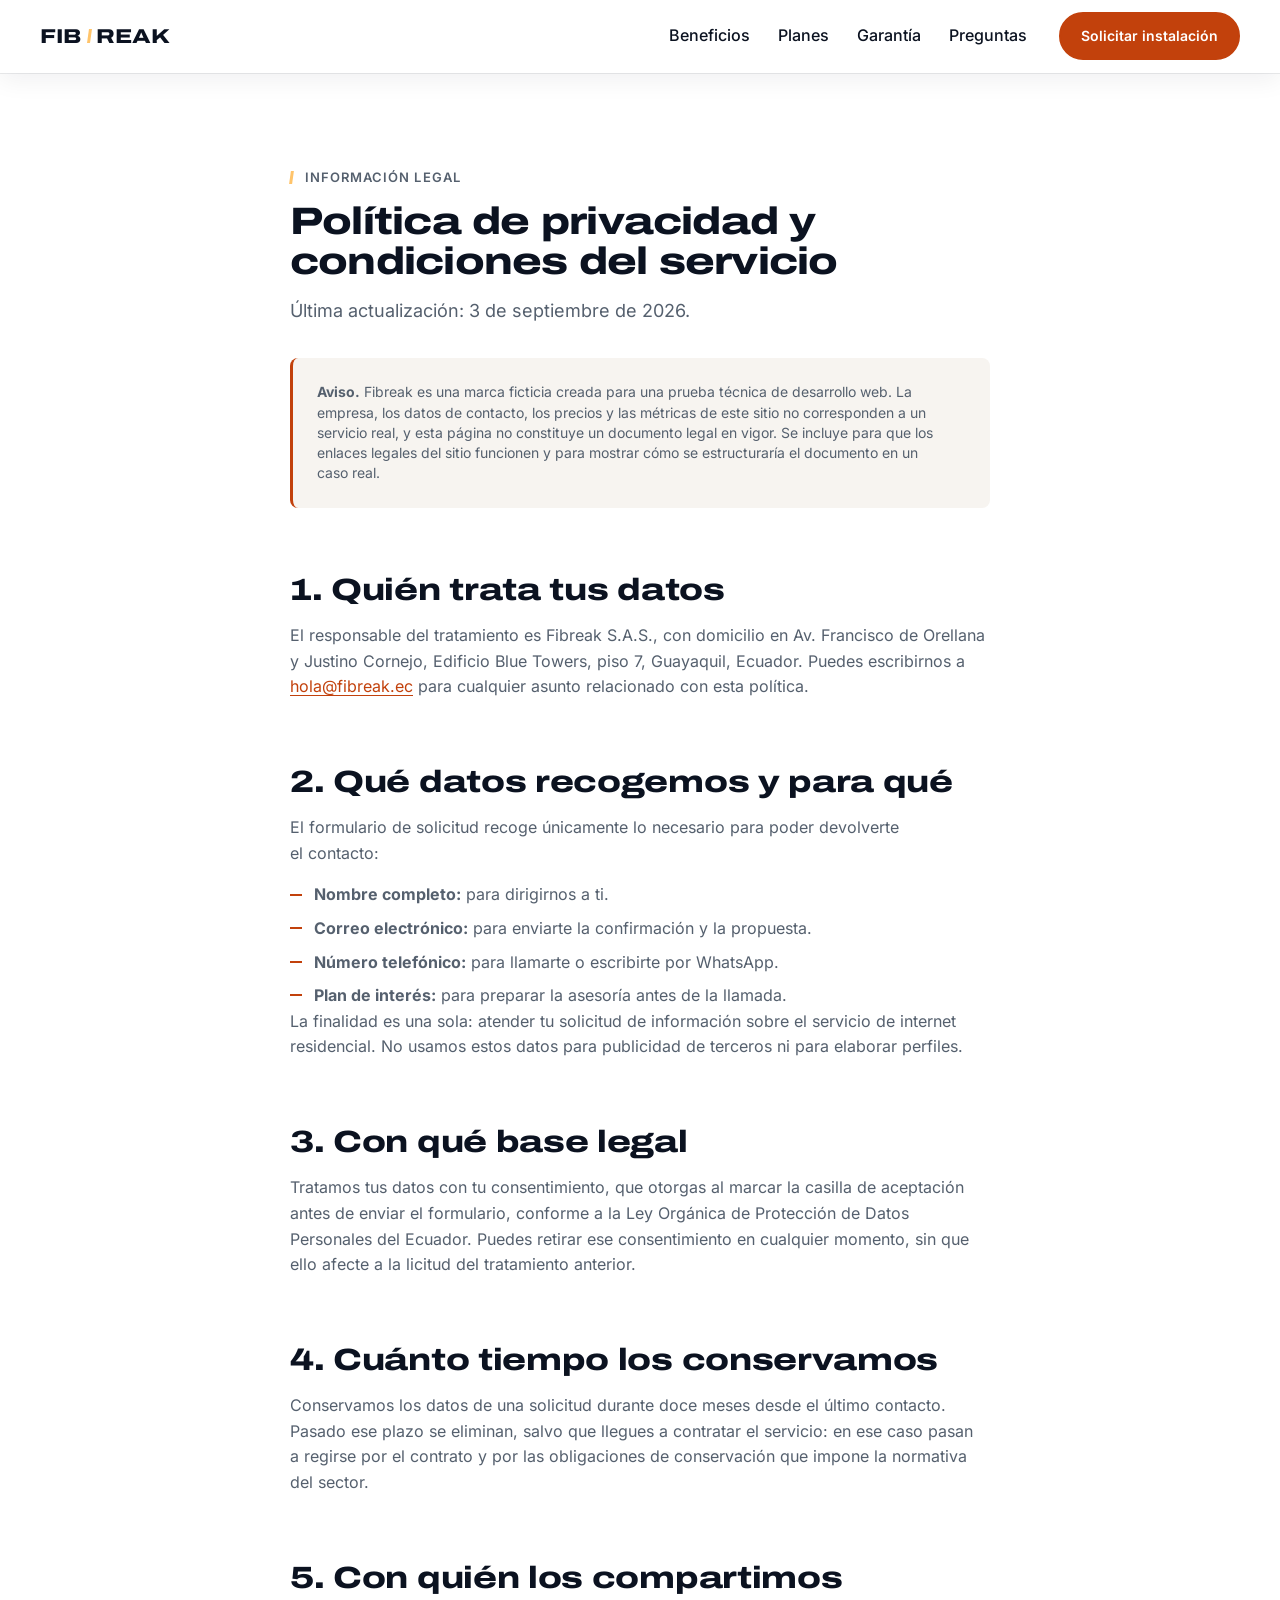
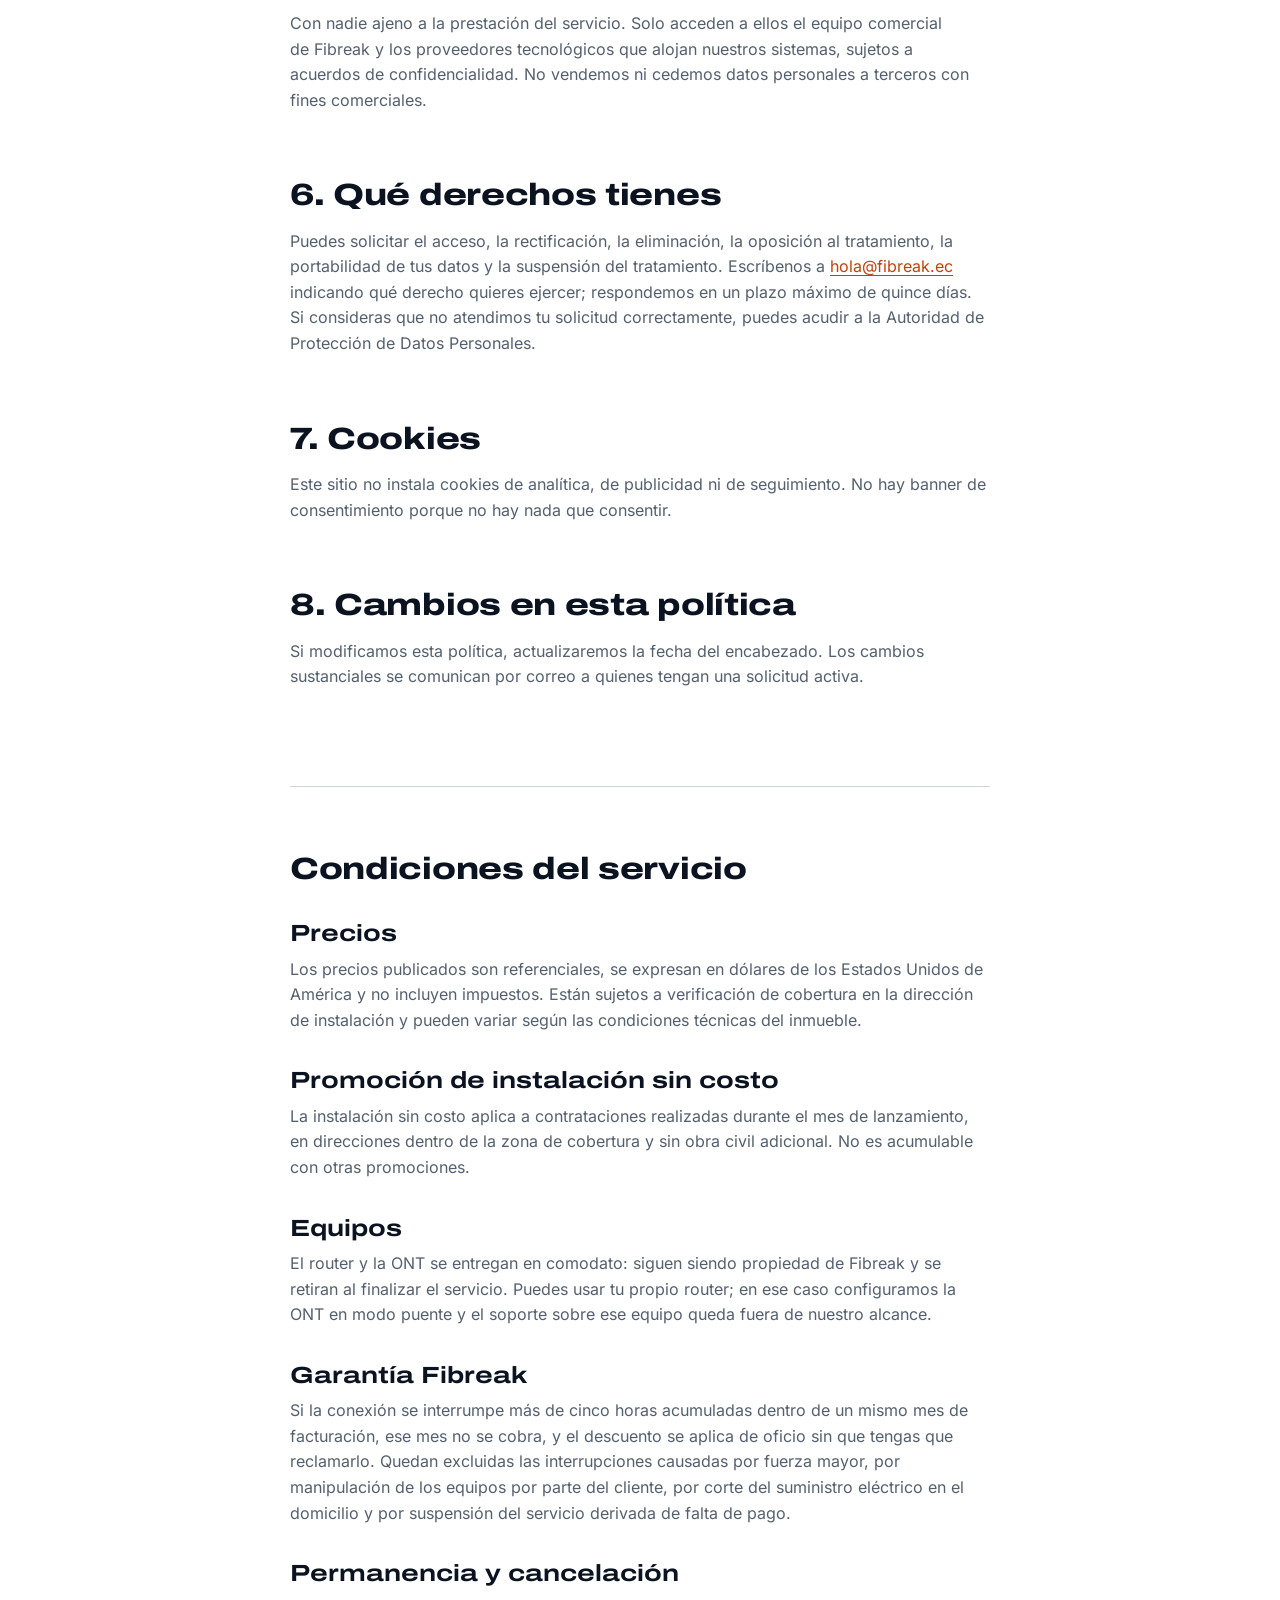
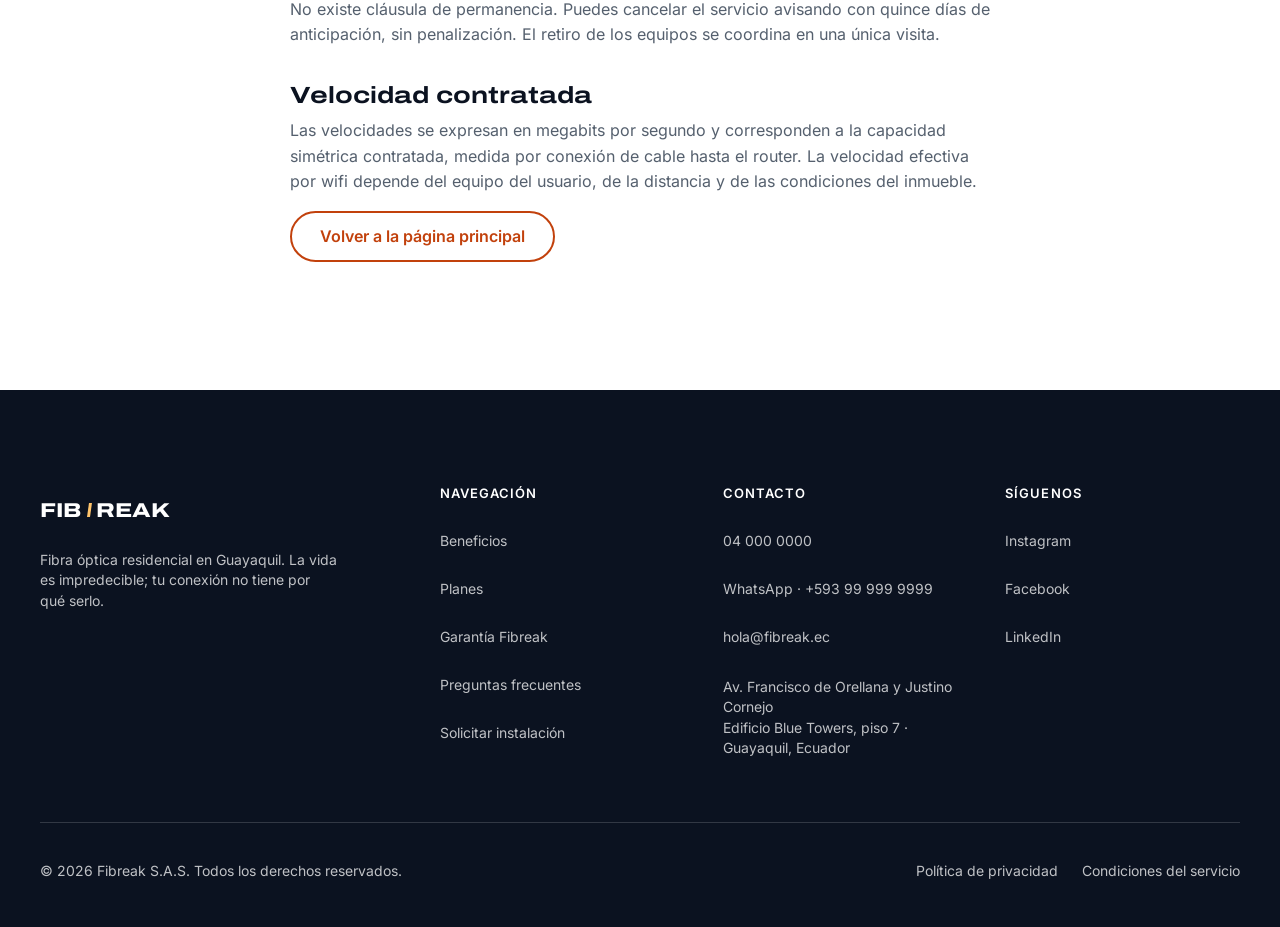
==== commit 5733901e: "feat: complete Fibreak landing with campaign layer, motion and brief-aligned README Adds the campaig" ====
--- a/politica-privacidad.html
+++ b/politica-privacidad.html
@@ -8,6 +8,14 @@
   <meta name="theme-color" content="#0B1220">
   <meta name="robots" content="noindex">
   <link rel="icon" href="assets/favicon.svg" type="image/svg+xml">
+  <!-- Las fuentes se precargan porque, sin esto, el navegador no
+       descubre que las necesita hasta terminar de parsear el CSS: la
+       descarga arranca encadenada al final de la hoja de estilos y deja
+       varias décimas de texto con la tipografía del sistema. Con el
+       preload ambas descargas ocurren en paralelo. Solo los subconjuntos
+       `latin`, que son los que la página usa siempre. -->
+  <link rel="preload" href="assets/fonts/archivo-expanded-latin.woff2" as="font" type="font/woff2" crossorigin>
+  <link rel="preload" href="assets/fonts/inter-latin.woff2" as="font" type="font/woff2" crossorigin>
   <link rel="stylesheet" href="css/tokens.css">
   <link rel="stylesheet" href="css/base.css">
   <link rel="stylesheet" href="css/components.css">
@@ -176,7 +184,7 @@
 
       <h3>Garantía Fibreak</h3>
       <p>
-        Si la conexión se interrumpe más de cuatro horas acumuladas dentro de
+        Si la conexión se interrumpe más de cinco horas acumuladas dentro de
         un mismo mes de facturación, ese mes no se cobra, y el descuento se
         aplica de oficio sin que tengas que reclamarlo. Quedan excluidas las
         interrupciones causadas por fuerza mayor, por manipulación de los
@@ -235,8 +243,8 @@
         <div class="site-footer__col">
           <h2 class="site-footer__title" id="footer-contacto-titulo">Contacto</h2>
           <ul class="site-footer__list" aria-labelledby="footer-contacto-titulo">
-            <li><a href="tel:+59345001234">04 500 1234</a></li>
-            <li><a href="https://wa.me/593987654321" target="_blank" rel="noopener">WhatsApp · +593 98 765 4321</a></li>
+            <li><a href="tel:+59340000000">04 000 0000</a></li>
+            <li><a href="https://wa.me/593999999999" target="_blank" rel="noopener">WhatsApp · +593 99 999 9999</a></li>
             <li><a href="mailto:hola@fibreak.ec">hola@fibreak.ec</a></li>
           </ul>
           <address class="site-footer__address">
--- a/css/tokens.css
+++ b/css/tokens.css
@@ -135,6 +135,16 @@
   --space-6xl: 96px;
   --space-7xl: 128px;
 
+  /* ══ LA FRACTURA ═════════════════════════════════════════
+     El dispositivo visual de la marca: un corte diagonal que
+     deriva del *break* del nombre y se repite en todas las
+     secciones. El ángulo es siempre el mismo y siempre en la
+     misma dirección — un ángulo inconsistente se lee como
+     error, no como sistema. */
+  --fracture-angle: 8deg;
+  --fracture-width: 4px;
+  --fracture-cut: 48px;
+
   /* ══ FORMA ═══════════════════════════════════════════════ */
   --radius-sm:    8px;    /* inputs                */
   --radius-card: 12px;    /* tarjetas              */
@@ -157,6 +167,12 @@
   --duration-fast:   140ms;
   --duration-base:   240ms;
   --duration-slow:   400ms;
+
+  /* Entrada por scroll. La curva frena mucho al final: el elemento
+     llega a su sitio y se posa, en lugar de detenerse en seco. */
+  --ease-reveal:     cubic-bezier(.16, .84, .44, 1);
+  --duration-reveal: 560ms;
+  --reveal-shift:    18px;
 
   /* ══ FOCO ════════════════════════════════════════════════ */
   --focus-width:  2px;
--- a/css/base.css
+++ b/css/base.css
@@ -42,8 +42,23 @@
   font-weight: var(--weight-regular);
   -webkit-font-smoothing: antialiased;
   text-rendering: optimizeLegibility;
-  /* Sin scroll horizontal en ningún ancho: requisito de la prueba */
-  overflow-x: hidden;
+}
+
+/* El recorte horizontal se hace por sección, nunca en body ni html:
+   ahí rompería el `position: sticky` del header. Cada banda que puede
+   desbordar (por una diagonal o una imagen a sangre) se recorta sola. */
+.hero,
+.guarantee,
+.section {
+  overflow-x: clip;
+}
+
+/* Ancla para el hilo de fibra, que se posiciona sobre toda la altura
+   del contenido. El recorte va aquí y no en body ni html, donde
+   rompería el `position: sticky` del header. */
+main {
+  position: relative;
+  overflow-x: clip;
 }
 
 /* El atributo `hidden` tiene que ganar a cualquier `display` puesto
@@ -135,7 +150,13 @@
 }
 
 /* Sobre banda oscura el naranja no contrasta lo suficiente:
-   el anillo pasa a blanco. */
+   el anillo pasa a blanco.
+
+   Se incluye la propia banda además de sus descendientes: al saltar
+   desde el menú, el script da foco a la <section> de destino, y esa
+   sección no es descendiente de sí misma. Sin el selector sin espacio,
+   el anillo de ese salto se quedaba con el color por defecto. */
+.band-dark:focus-visible,
 .band-dark :focus-visible {
   outline-color: var(--color-on-dark);
 }
@@ -176,10 +197,23 @@
   background-color: var(--color-canvas-soft);
 }
 
-/* Encabezado de sección reutilizable. */
+/* Encabezado de sección reutilizable. Dos columnas: el texto a la
+   izquierda y una cifra grande a la derecha, que ocupa el hueco que
+   antes quedaba vacío y de paso refuerza un dato de confianza. */
 .section-head {
+  display: grid;
+  grid-template-columns: 1fr auto;
+  align-items: end;
+  gap: var(--space-5xl);
+  margin-bottom: var(--space-5xl);
+}
+
+.section-head__text {
   max-width: 62ch;
-  margin-bottom: var(--space-5xl);
+}
+
+.section-head__text > * + * {
+  margin-top: var(--space-lg);
 }
 
 .section-head--center {
@@ -187,14 +221,71 @@
   text-align: center;
 }
 
-.section-head > * + * {
-  margin-top: var(--space-lg);
+/* Cifra decorativa en outline. El número no tiene que ser legible como
+   texto —es una forma—, pero su etiqueta sí, y por eso va en sólido. */
+.section-head__figure {
+  display: flex;
+  flex-direction: column;
+  align-items: flex-end;
+  gap: var(--space-sm);
+  margin: 0;
+  text-align: right;
+}
+
+.section-head__number {
+  font-family: var(--font-display);
+  font-size: clamp(4rem, 10vw, 8.75rem);
+  font-weight: var(--weight-black);
+  line-height: .85;
+  letter-spacing: -.02em;
+}
+
+.section-head__label {
+  max-width: 18ch;
+  font-size: var(--text-caption);
+  line-height: var(--leading-caption);
+  color: var(--color-ink-body);
+}
+
+/* Recurso tipográfico de campaña. Regla estricta: una sola palabra por
+   titular. El contraste entre hueco y lleno es lo que hace el trabajo;
+   repetido en cada palabra deja de ser recurso y pasa a ser ruido. */
+.text-outline,
+.section-head__number {
+  -webkit-text-stroke: 2px var(--color-primary);
+  color: transparent;
+}
+
+/* Fallback obligatorio: `-webkit-text-stroke` no es estándar. Sin este
+   bloque, un navegador sin soporte pinta el texto transparente sobre
+   el fondo y la palabra desaparece. */
+@supports not (-webkit-text-stroke: 1px red) {
+  .text-outline,
+  .section-head__number {
+    color: var(--color-primary);
+  }
+}
+
+@media (max-width: 900px) {
+  .section-head {
+    grid-template-columns: 1fr;
+  }
+
+  /* Fuera en móvil: a ese ancho la cifra compite con el titular en vez
+     de acompañarlo. */
+  .section-head__figure {
+    display: none;
+  }
 }
 
 /* ── Utilidades ─────────────────────────────────────────── */
 
+/* Cada eyebrow lleva la fractura a su escala más pequeña: una barra
+   inclinada en el mismo ángulo que el resto del sistema. Es el gesto
+   que aparece en todas las secciones y las cose en una sola pieza. */
 .eyebrow {
-  display: block;
+  display: flex;
+  align-items: center;
   font-family: var(--font-body);
   font-size: var(--text-eyebrow);
   font-weight: var(--weight-semibold);
@@ -204,8 +295,23 @@
   color: var(--color-primary);
 }
 
+.eyebrow::before {
+  content: "";
+  flex: none;
+  width: 3px;
+  height: 1em;
+  margin-right: var(--space-md);
+  background-color: var(--color-glow);
+  transform: skewX(calc(var(--fracture-angle) * -1));
+}
+
 .band-dark .eyebrow {
   color: var(--color-glow);
+}
+
+/* Sobre la banda naranja el ámbar pierde contraste como acento. */
+.guarantee .eyebrow::before {
+  background-color: var(--color-on-primary);
 }
 
 .lead {
--- a/css/components.css
+++ b/css/components.css
@@ -38,9 +38,9 @@
   position: absolute;
   left: 0;
   top: 50%;
-  width: 2px;
+  width: 3px;
   height: 0.7em;
-  transform: translateY(-50%);
+  transform: translateY(-50%) skewX(calc(var(--fracture-angle) * -1));
   background-color: var(--color-glow);
 }
 
@@ -136,6 +136,39 @@
   color: var(--color-ink);
 }
 
+/* Indicador de carga. Solo aparece mientras el botón está enviando; el
+   resto del tiempo no ocupa espacio, así el texto no se descoloca al
+   entrar y salir. */
+.btn__spinner {
+  display: none;
+  flex: none;
+  width: 16px;
+  height: 16px;
+  border: 2px solid currentColor;
+  border-top-color: transparent;
+  border-radius: 50%;
+}
+
+.btn.is-loading .btn__spinner {
+  display: block;
+  animation: girar 700ms linear infinite;
+}
+
+@keyframes girar {
+  to { transform: rotate(360deg); }
+}
+
+/* Con movimiento reducido el aro no gira: se queda como marca estática
+   de que algo está en curso, y el trabajo de comunicarlo lo hace el
+   texto del propio botón. */
+@media (prefers-reduced-motion: reduce) {
+  .btn.is-loading .btn__spinner {
+    animation: none;
+    border-top-color: currentColor;
+    opacity: .5;
+  }
+}
+
 /* Variante compacta — header. Compacta en horizontal, no en el alto:
    el mínimo táctil de 48px se mantiene. */
 .btn--compact {
@@ -275,18 +308,71 @@
    reacciona al hover: sin sombras difusas, según el sistema. */
 
 .benefit-card {
+  position: relative;
   display: flex;
   flex-direction: column;
   gap: var(--space-md);
   padding: var(--space-3xl);
   background-color: var(--color-canvas);
-  border: 1px solid var(--color-mute);
+  border: 0;
   border-radius: var(--radius-card);
-  transition: border-color var(--duration-fast) var(--ease);
-}
-
-.benefit-card:hover {
-  border-color: var(--color-primary);
+  transition: transform var(--duration-base) var(--ease);
+}
+
+/* El borde gris de contorno se sustituye por una barra superior en el
+   color de marca: la tarjeta se despega del fondo crema y el naranja
+   gana presencia sin añadir ningún color nuevo.
+
+   La barra es un pseudoelemento absoluto y no un `border-top`: al
+   crecer en hover, un borde real desplazaría el contenido 2px hacia
+   abajo. Absoluto tampoco cuenta como ítem de grid, así que no
+   interfiere con el `subgrid` de la tarjeta. */
+.benefit-card::before {
+  content: "";
+  position: absolute;
+  top: 0;
+  left: 0;
+  right: 0;
+  height: 3px;
+  background-color: var(--color-primary);
+  border-radius: var(--radius-card) var(--radius-card) 0 0;
+  /* En reposo la barra cubre un tercio y al señalar la tarjeta se
+     completa de izquierda a derecha. El barrido liga el gesto al
+     dispositivo de marca en lugar de limitarse a engordar el borde. */
+  transform: scaleX(.34);
+  transform-origin: left center;
+  transition: transform var(--duration-base) var(--ease),
+              height var(--duration-base) var(--ease);
+}
+
+/* Donde no hay puntero, la barra va completa desde el principio: sin
+   hover que la complete, quedaría permanentemente a medias. */
+@media (hover: none) {
+  .benefit-card::before {
+    transform: scaleX(1);
+  }
+}
+
+@media (hover: hover) {
+  .benefit-card:hover {
+    transform: translateY(-4px);
+  }
+
+  .benefit-card:hover::before {
+    height: 5px;
+    transform: scaleX(1);
+  }
+}
+
+.benefit-card:focus-within::before {
+  height: 5px;
+  transform: scaleX(1);
+}
+
+@media (prefers-reduced-motion: reduce) {
+  .benefit-card::before {
+    transform: scaleX(1);
+  }
 }
 
 /* Cuando el navegador soporta subgrid, las tres filas de la tarjeta
@@ -302,12 +388,21 @@
 }
 
 /* Los iconos se dibujan con trazo, no con relleno: heredan el
-   color y mantienen el grosor coherente con la tipografía. */
+   color y mantienen el grosor coherente con la tipografía.
+
+   A 32px sin fondo leían como plantilla de SaaS. Ahora van sobre un
+   cuadrado del color de marca al 10 % con el corte de la fractura,
+   que es el mismo gesto del wordmark a escala de componente. */
 .benefit-card__icon {
-  width: 32px;
-  height: 32px;
+  box-sizing: content-box;
+  width: 28px;
+  height: 28px;
+  padding: 10px;
   margin-bottom: var(--space-sm);
   color: var(--color-primary);
+  background-color: rgba(194, 65, 12, .1);
+  background-color: color-mix(in srgb, var(--color-primary) 10%, transparent);
+  clip-path: polygon(0 0, 100% 0, 100% 68%, 68% 100%, 0 100%);
   fill: none;
   stroke: currentColor;
   stroke-width: 1.6;
@@ -346,6 +441,9 @@
 
 .plan-card {
   position: relative;
+  /* Crea contexto de apilamiento propio para que el halo pueda ir en
+     z-index negativo: detrás del contenido, delante del fondo. */
+  isolation: isolate;
   display: flex;
   flex-direction: column;
   gap: var(--space-lg);
@@ -353,6 +451,83 @@
   background-color: var(--color-canvas);
   border: 1px solid var(--color-mute);
   border-radius: var(--radius-card);
+  transition: border-color var(--duration-base) var(--ease),
+              box-shadow var(--duration-base) var(--ease),
+              transform var(--duration-base) var(--ease);
+}
+
+/* Halo cálido al señalar la tarjeta. Es la única sombra difusa del
+   sistema fuera del header y el menú: aquí el color de marca hace de
+   foco de atención sobre la decisión de compra, que es el momento en
+   que conviene que el usuario sepa exactamente qué tarjeta mira. */
+.plan-card::before {
+  content: "";
+  position: absolute;
+  inset: 0;
+  z-index: -1;
+  border-radius: inherit;
+  background: radial-gradient(120% 88% at 50% 0%,
+              rgba(194, 65, 12, .17) 0%,
+              rgba(194, 65, 12, .06) 46%,
+              rgba(194, 65, 12, 0) 74%);
+  opacity: 0;
+  transition: opacity var(--duration-base) var(--ease);
+  pointer-events: none;
+}
+
+/* Sobre la tarjeta oscura el mismo halo necesita más cuerpo para
+   leerse contra el navy. */
+.plan-card--featured::before {
+  background: radial-gradient(120% 88% at 50% 0%,
+              rgba(194, 65, 12, .42) 0%,
+              rgba(194, 65, 12, .16) 46%,
+              rgba(194, 65, 12, 0) 74%);
+}
+
+/* El estado activo se comparte entre tres vías: el puntero que puede
+   pasar por encima, el foco de teclado y el toque en pantalla táctil,
+   que el JavaScript traduce a la clase `is-active`. */
+.plan-card:focus-within,
+.plan-card.is-active {
+  border-color: var(--color-primary);
+  box-shadow: 0 18px 42px -14px rgba(194, 65, 12, .38);
+  transform: translateY(-4px);
+}
+
+.plan-card:focus-within::before,
+.plan-card.is-active::before {
+  opacity: 1;
+}
+
+/* El hover solo se declara donde existe de verdad. En una pantalla
+   táctil, `:hover` se queda pegado tras el toque y la tarjeta parece
+   bloqueada en un estado que el usuario ya no controla. */
+@media (hover: hover) {
+  .plan-card:hover {
+    border-color: var(--color-primary);
+    box-shadow: 0 18px 42px -14px rgba(194, 65, 12, .38);
+    transform: translateY(-4px);
+  }
+
+  .plan-card:hover::before {
+    opacity: 1;
+  }
+
+  /* Inclinación mínima en la tarjeta destacada, solo con puntero. Grado
+     y medio y dos grados: lo justo para que la tarjeta se despegue del
+     plano. Más ángulo deja de leerse como sofisticación y empieza a
+     leerse como truco. */
+  .plan-card--featured:hover {
+    transform: perspective(900px) rotateX(1.5deg) rotateY(-2deg) translateY(-4px);
+  }
+}
+
+@media (prefers-reduced-motion: reduce) {
+  .plan-card:focus-within,
+  .plan-card.is-active,
+  .plan-card:hover {
+    transform: none;
+  }
 }
 
 /* Misma técnica que en las tarjetas de beneficio: las cinco filas de
@@ -364,14 +539,36 @@
   .plan-card {
     display: grid;
     grid-template-rows: subgrid;
-    grid-row: span 5;
+    grid-row: span 6;
   }
 }
 
 .plan-card--featured {
+  position: relative;
+  overflow: hidden;
   background-color: var(--color-ink);
   border-color: var(--color-ink);
   color: var(--color-on-dark-body);
+}
+
+/* La fractura de la tarjeta destacada, en la esquina inferior
+   izquierda. Se dibuja con un triángulo del color de la banda en vez
+   de recortar la tarjeta con clip-path: un clip-path en la tarjeta
+   recortaría también el anillo de foco del botón que lleva dentro
+   (guardarraíl §7.5 del documento de campaña). */
+.plan-card--featured::after {
+  content: "";
+  position: absolute;
+  left: 0;
+  bottom: 0;
+  width: var(--fracture-cut);
+  height: var(--fracture-cut);
+  background: linear-gradient(
+    to bottom left,
+    transparent 50%,
+    var(--color-canvas) 50%
+  );
+  pointer-events: none;
 }
 
 .plan-card--featured .plan-card__name,
@@ -559,13 +756,45 @@
   transform: rotate(180deg);
 }
 
+/* El panel se abre y se cierra animando un track de grid de 1fr a 0fr,
+   que es la única forma de interpolar hasta "la altura del contenido"
+   sin medirla con JavaScript.
+
+   Cerrado añade además `visibility: hidden`, y eso no es decorativo:
+   un panel plegado solo con altura cero seguiría siendo tabulable y
+   visible para un lector de pantalla. `visibility` es de las pocas
+   propiedades que se interpolan de forma discreta, así que espera al
+   final de la transición para ocultar y se aplica al instante al
+   abrir: el contenido nunca desaparece antes de terminar de plegarse.
+
+   Por defecto está ABIERTO. Es el JavaScript el que pliega los cinco
+   al arrancar, de modo que sin script las respuestas se leen todas.
+   Antes el panel nacía con el atributo `hidden` y, sin JavaScript, el
+   contenido quedaba inalcanzable. */
 .faq__panel {
-  padding-bottom: var(--space-2xl);
+  display: grid;
+  grid-template-rows: 1fr;
+  visibility: visible;
+  transition: grid-template-rows var(--duration-base) var(--ease),
+              visibility var(--duration-base) var(--ease);
+}
+
+.faq__panel.is-collapsed {
+  grid-template-rows: 0fr;
+  visibility: hidden;
+}
+
+/* `min-height: 0` es imprescindible: sin él, el contenido impone su
+   altura mínima al track y el 0fr no llega a colapsar. */
+.faq__panel-inner {
+  overflow: hidden;
+  min-height: 0;
 }
 
 .faq__panel p {
   max-width: 68ch;
   margin: 0;
+  padding-bottom: var(--space-2xl);
   color: var(--color-ink-body);
 }
 
@@ -717,15 +946,52 @@
    role="status" en el HTML: se anuncia sin interrumpir lo que el
    lector de pantalla esté leyendo. */
 
+/* El formulario se desvanece antes de ceder su sitio, en lugar de
+   desaparecer de golpe bajo el mensaje. */
+.form.is-leaving {
+  opacity: 0;
+  transform: translateY(-6px);
+  transition: opacity 240ms var(--ease), transform 240ms var(--ease);
+  pointer-events: none;
+}
+
 .form-success {
   display: flex;
   flex-direction: column;
   gap: var(--space-sm);
-  padding: var(--space-2xl);
-  margin-bottom: var(--space-2xl);
+  padding: var(--space-3xl);
   background-color: var(--color-canvas-soft);
   border: 1px solid var(--color-success);
   border-radius: var(--radius-card);
+  animation: exito-entra 420ms var(--ease-reveal);
+}
+
+@keyframes exito-entra {
+  from {
+    opacity: 0;
+    transform: translateY(10px) scale(.985);
+  }
+  to {
+    opacity: 1;
+    transform: none;
+  }
+}
+
+@media (prefers-reduced-motion: reduce) {
+  .form.is-leaving {
+    transition: none;
+  }
+
+  .form-success {
+    animation: none;
+  }
+}
+
+/* El mensaje ocupa ahora el lugar del formulario, así que la vía de
+   vuelta tiene que estar a la vista y no depender de recargar. */
+.form-success__reset {
+  align-self: flex-start;
+  margin-top: var(--space-lg);
 }
 
 .form-success__icon {
@@ -753,3 +1019,91 @@
   line-height: var(--leading-caption);
   color: var(--color-ink-body);
 }
+
+/* ── Entrada por scroll ───────────────────────────────────
+   El estado por defecto es VISIBLE. Es el JavaScript el que añade
+   `is-reveal-hidden` justo antes de observar el elemento, de modo
+   que si el script falla, si no hay `IntersectionObserver` o si el
+   usuario pidió movimiento reducido, el contenido se ve igualmente.
+
+   Ocultar por CSS y depender de JS para mostrar no es un efecto:
+   es dejar media página en blanco ante el primer fallo.
+
+   Solo se anima `opacity` y `transform`, las dos propiedades que el
+   navegador resuelve en el compositor sin recalcular el layout. */
+
+.is-reveal-hidden {
+  opacity: 0;
+  transform: translateY(var(--reveal-shift));
+}
+
+.is-reveal-visible {
+  opacity: 1;
+  transform: none;
+  transition: opacity var(--duration-reveal) var(--ease-reveal),
+              transform var(--duration-reveal) var(--ease-reveal);
+  /* El escalonado entre hermanos lo fija el JS en esta variable. */
+  transition-delay: var(--reveal-delay, 0ms);
+}
+
+@media (prefers-reduced-motion: reduce) {
+  .is-reveal-hidden,
+  .is-reveal-visible {
+    opacity: 1 !important;
+    transform: none !important;
+    transition: none !important;
+  }
+}
+
+/* Al imprimir no hay scroll que dispare nada: sin esto, todo lo que
+   el lector no hubiera recorrido saldría en blanco sobre el papel. */
+@media print {
+  .is-reveal-hidden,
+  .is-reveal-visible {
+    opacity: 1 !important;
+    transform: none !important;
+    transition: none !important;
+  }
+}
+
+/* ── Beneficios incluidos en el plan ──────────────────────
+   Requisito 5.4 del brief: la sección de producto debe decir qué
+   incluye, no solo cuánto cuesta. Son los mismos tres en los tres
+   planes, y esa igualdad es en sí misma un argumento: no hay una
+   versión recortada del servicio. */
+
+.plan-card__includes {
+  display: flex;
+  flex-direction: column;
+  gap: var(--space-sm);
+  font-size: var(--text-caption);
+  line-height: var(--leading-caption);
+  color: var(--color-ink-body);
+}
+
+.plan-card--featured .plan-card__includes {
+  color: var(--color-on-dark-body);
+}
+
+.plan-card__includes li {
+  position: relative;
+  padding-left: var(--space-2xl);
+}
+
+/* Marca de verificación dibujada con dos bordes, sin icono ni archivo:
+   el mismo recurso que la flecha del selector. */
+.plan-card__includes li::before {
+  content: "";
+  position: absolute;
+  left: 2px;
+  top: 0.35em;
+  width: 5px;
+  height: 9px;
+  border-right: 2px solid var(--color-primary);
+  border-bottom: 2px solid var(--color-primary);
+  transform: rotate(45deg);
+}
+
+.plan-card--featured .plan-card__includes li::before {
+  border-color: var(--color-glow);
+}
--- a/css/sections.css
+++ b/css/sections.css
@@ -16,14 +16,17 @@
   height: 1px;
 }
 
+/* Sobre el hero el header es totalmente transparente: el fondo
+   translúcido con blur se leía como una barra gris lavada encima de la
+   foto, más parecida a un fallo de render que a una decisión. Al
+   scrollear pasa a sólido, y la detección sigue haciéndola el
+   IntersectionObserver sobre el centinela. */
 .site-header {
   position: sticky;
   top: 0;
   z-index: var(--z-header);
-  background-color: rgba(11, 18, 32, .72);
-  backdrop-filter: blur(12px);
-  -webkit-backdrop-filter: blur(12px);
-  border-bottom: 1px solid var(--color-on-dark-mute);
+  background-color: transparent;
+  border-bottom: 1px solid transparent;
   transition: background-color var(--duration-base) var(--ease),
               border-color var(--duration-base) var(--ease),
               box-shadow var(--duration-base) var(--ease);
@@ -42,6 +45,21 @@
 .site-header .site-nav__link,
 .site-header .nav-toggle {
   color: var(--color-on-dark);
+  /* El header transparente flota sobre la foto: una sombra mínima
+     sostiene el blanco en las zonas claras de la imagen. */
+  text-shadow: 0 1px 12px rgba(11, 18, 32, .55);
+}
+
+.site-header.is-scrolled .wordmark,
+.site-header.is-menu-open .wordmark,
+.site-header--solid .wordmark,
+.site-header.is-scrolled .site-nav__link,
+.site-header.is-menu-open .site-nav__link,
+.site-header--solid .site-nav__link,
+.site-header.is-scrolled .nav-toggle,
+.site-header.is-menu-open .nav-toggle,
+.site-header--solid .nav-toggle {
+  text-shadow: none;
 }
 
 .site-header .nav-toggle {
@@ -166,44 +184,177 @@
 }
 
 /* ── Hero ─────────────────────────────────────────────────
-   Dos columnas en desktop, una en móvil. El halo cálido es un
-   pseudoelemento: la lámpara encendida del concepto, sin peso
-   de imagen adicional. */
-
+   La imagen ya no es una tarjeta flotando en una columna: ocupa la
+   mitad derecha a sangre, tocando el borde superior y el derecho de
+   la ventana, y se funde con la banda oscura mediante un degradado.
+
+   El texto vive en la primera columna de un grid de dos mitades
+   dentro del contenedor centrado. Como el contenedor está centrado,
+   su punto medio coincide siempre con el 50 % del viewport: el texto
+   termina justo donde empieza la imagen, en cualquier ancho. */
+
+/* El hero sube por debajo del header y compensa con padding: para que
+   el header pueda ser transparente, la banda oscura tiene que empezar
+   en el borde superior de la ventana. Si el header ocupase su hueco en
+   el flujo, dejaría ver el fondo blanco del documento detrás. */
 .hero {
   position: relative;
-  overflow: hidden;
-  padding-block: var(--space-6xl) var(--space-5xl);
-}
-
-/* El halo cubre toda la banda y su última parada es transparente al
-   100%: si el degradado se apagara antes del borde de la caja, se
-   vería el corte del pseudoelemento como una línea vertical. */
+  isolation: isolate;
+  display: flex;
+  align-items: center;
+  min-height: 88vh;
+  margin-top: calc(var(--header-height) * -1);
+  padding-block: calc(var(--header-height) + var(--space-6xl)) var(--space-5xl);
+}
+
+/* El halo de la lámpara. Sube de .16 a .28 de opacidad: al valor
+   anterior no se percibía y el concepto no llegaba a leerse. */
 .hero::before {
   content: "";
   position: absolute;
+  left: -10%;
+  top: 6%;
+  width: 62%;
+  aspect-ratio: 1;
+  z-index: 1;
+  background: radial-gradient(circle,
+              rgba(255, 196, 107, .28) 0%,
+              rgba(255, 196, 107, .10) 40%,
+              rgba(255, 196, 107, 0) 70%);
+  pointer-events: none;
+  /* Respira muy lento. No se percibe como animación: se percibe como
+     que la página no está congelada. Se anima la opacidad del halo
+     completo —no los stops del gradiente, que obligaría a recalcularlo
+     en cada fotograma—, así que el rango efectivo del alfa interior
+     queda entre .22 y .28. */
+  animation: glow-breathe 6s ease-in-out infinite;
+}
+
+@keyframes glow-breathe {
+  0%, 100% { opacity: .78; }
+  50%      { opacity: 1; }
+}
+
+@media (prefers-reduced-motion: reduce) {
+  .hero::before {
+    animation: none;
+    opacity: .9;
+  }
+}
+
+/* La fractura de fondo. Estaba al 52 % de la altura, justo donde vive
+   el titular: la línea le pasaba entre las palabras y competía con él en
+   lugar de acompañarlo. Baja a la zona del badge y los botones, donde
+   cruza espacio libre. En el primer fold el titular debe ser lo único
+   que pida atención. */
+.hero::after {
+  content: "";
+  position: absolute;
+  left: -5%;
+  top: 74%;
+  width: 70%;
+  height: var(--fracture-width);
+  z-index: 1;
+  background: var(--color-glow);
+  opacity: .3;
+  transform: skewY(calc(var(--fracture-angle) * -1));
+  transform-origin: left center;
+  pointer-events: none;
+}
+
+/* La fotografía es panorámica (16:9) y la escena vive en su mitad
+   derecha: escritorio, pantallas y persona. Su tercio izquierdo es
+   ventana oscura, es decir, espacio negativo hecho a medida para el
+   titular. Por eso ocupa el hero entero como fondo en lugar de media
+   columna: encajarla en un hueco vertical recortaría a un tercio del
+   encuadre justo la parte que cuenta la historia. */
+.hero__media {
+  position: absolute;
   inset: 0;
-  background: radial-gradient(58% 62% at 20% 42%,
-              rgba(255, 196, 107, .16) 0%,
-              rgba(255, 196, 107, .05) 45%,
-              rgba(255, 196, 107, 0) 100%);
+  z-index: 0;
+  margin: 0;
+  overflow: hidden;
+}
+
+.hero__media picture {
+  display: block;
+  width: 100%;
+  height: 100%;
+}
+
+/* Anclada a la derecha: cuando el viewport es más estrecho que 16:9,
+   el recorte se come el lado izquierdo —la ventana vacía— y conserva
+   el escritorio con las pantallas. */
+.hero__media img {
+  width: 100%;
+  height: 100%;
+  object-fit: cover;
+  object-position: 78% center;
+  border-radius: 0;
+}
+
+/* Dos velos superpuestos. El horizontal oscurece la mitad izquierda
+   para que el titular se lea sobre la foto; el vertical asienta la
+   imagen contra la franja de métricas y evita que el borde inferior
+   se corte en seco. Ninguno llega a tapar la escena de la derecha. */
+.hero__media::after {
+  content: "";
+  position: absolute;
+  inset: 0;
+  background:
+    linear-gradient(90deg,
+      rgba(11, 18, 32, .95) 0%,
+      rgba(11, 18, 32, .86) 28%,
+      rgba(11, 18, 32, .45) 55%,
+      rgba(11, 18, 32, .18) 78%,
+      rgba(11, 18, 32, .28) 100%),
+    linear-gradient(180deg,
+      rgba(11, 18, 32, .55) 0%,
+      rgba(11, 18, 32, 0) 22%,
+      rgba(11, 18, 32, 0) 68%,
+      rgba(11, 18, 32, .75) 100%);
   pointer-events: none;
 }
 
 .hero__inner {
   position: relative;
+  z-index: 2;
   display: grid;
-  grid-template-columns: minmax(0, 1.12fr) minmax(0, 0.88fr);
-  gap: var(--space-5xl);
-  align-items: center;
+  /* La segunda columna queda vacía a propósito: reserva el espacio de
+     la escena para que el texto no se monte sobre las pantallas. El
+     reparto lo fija el titular, no la estética: por debajo del 60 % el
+     H1 pasa de tres líneas a cinco. */
+  grid-template-columns: minmax(0, 1.2fr) minmax(0, 0.8fr);
+  width: 100%;
+}
+
+.hero__content {
+  padding-right: var(--space-4xl);
 }
 
 .hero__content > * + * {
   margin-top: var(--space-2xl);
 }
 
+/* Escala de campaña, acotada por medición. El objetivo era 96px, pero
+   a ese tamaño el titular cae en SEIS líneas dentro de media columna
+   —Archivo Expanded es muy ancha— y empuja el CTA a 1023px, fuera del
+   fold incluso con 900px de alto. Es el fallo que `DECISIONES.md`
+   §3.6 anticipó al descartar el display gigante.
+
+   Medido a 1440px: 96px → 6 líneas, CTA a 1023px. 80px → 5 líneas,
+   CTA a 850px. 72px → 3 líneas, CTA a 735px, visible también en
+   portátiles de 768px de alto. El impacto de campaña lo aportan la
+   imagen a sangre, la banda naranja y la fractura; no hacía falta
+   pagarlo con el CTA. */
+.hero__title {
+  font-size: clamp(2.25rem, 5.4vw, 4.5rem);
+  line-height: .98;
+  letter-spacing: -.03em;
+}
+
 .hero__lead {
-  max-width: 46ch;
+  max-width: 42ch;
 }
 
 .hero__actions {
@@ -213,45 +364,184 @@
   margin-top: var(--space-3xl);
 }
 
-.hero__media {
-  margin: 0;
-}
-
-.hero__media img {
-  width: 100%;
-  aspect-ratio: 4 / 5;
-  object-fit: cover;
-  border-radius: var(--radius-card);
-}
-
-@media (max-width: 1024px) {
-  .hero__inner {
-    gap: var(--space-4xl);
-  }
-}
-
-@media (max-width: 768px) {
+/* Por debajo de 900px la imagen vuelve al flujo: el titular necesita
+   el ancho completo para no desbordar su columna. */
+@media (max-width: 900px) {
   .hero {
-    padding-block: var(--space-5xl) var(--space-4xl);
+    display: block;
+    min-height: 0;
+    padding-block: 0 var(--space-4xl);
+  }
+
+  /* En móvil la imagen es lo primero de la sección, así que ya cae
+     bajo el header sin necesidad de padding de compensación. */
+  .hero__media {
+    padding-top: 0;
+  }
+
+  .hero::before {
+    width: 100%;
+    top: 0;
+  }
+
+  .hero::after {
+    display: none;
+  }
+
+  /* Por debajo de 900px la foto deja de ser fondo y vuelve al flujo:
+     con el texto encima, una panorámica a pantalla estrecha obliga a
+     un velo tan denso que la escena se pierde. Arriba se ve la foto,
+     debajo se lee el texto, y cada cosa conserva su sitio. */
+  .hero__media {
+    position: relative;
+    inset: auto;
+    height: 300px;
+  }
+
+  /* El recorte se centra en el escritorio y las pantallas, que es lo
+     que sigue contando la historia a este ancho. */
+  .hero__media img {
+    object-position: 72% center;
+    clip-path: polygon(
+      0 0,
+      100% 0,
+      100% 100%,
+      var(--fracture-cut) 100%,
+      0 calc(100% - var(--fracture-cut))
+    );
+  }
+
+  .hero__media::after {
+    background: linear-gradient(180deg,
+                rgba(11, 18, 32, .25) 0%,
+                rgba(11, 18, 32, 0) 35%,
+                rgba(11, 18, 32, .82) 88%,
+                var(--color-ink) 100%);
   }
 
   .hero__inner {
     grid-template-columns: 1fr;
-    gap: var(--space-4xl);
-  }
-
-  /* En móvil la imagen va debajo del texto y se recorta más
-     panorámica para no empujar el CTA fuera de pantalla. */
-  .hero__media {
-    order: 2;
-  }
-
-  .hero__media img {
-    aspect-ratio: 4 / 3;
-  }
-
+    margin-top: var(--space-3xl);
+  }
+
+  .hero__content {
+    padding-right: 0;
+  }
+}
+
+@media (max-width: 768px) {
   .hero__actions .btn {
     width: 100%;
+  }
+}
+
+/* ── Entrada del hero al cargar ───────────────────────────
+   El hero no participa del reveal por scroll: está en el primer fold
+   y no se descubre bajando, se ve de entrada. Tiene su propia
+   secuencia de apertura.
+
+   Se resuelve con animaciones CSS y no con JavaScript, y eso importa
+   por dos motivos. El primero es de velocidad: arranca en cuanto la
+   hoja de estilos se aplica, sin esperar a que se descargue y ejecute
+   un script. El segundo es de robustez: el estado `opacity: 0` vive
+   ÚNICAMENTE dentro del fotograma inicial, nunca como estado base.
+   Un navegador que no soporte animaciones ignora la regla entera y
+   pinta el hero visible, en lugar de dejarlo transparente esperando
+   una animación que no va a ocurrir.
+
+   `backwards` aplica el primer fotograma durante el retardo, para que
+   nada parpadee antes de empezar a entrar. */
+
+@keyframes hero-entra {
+  from {
+    opacity: 0;
+    transform: translateY(14px);
+  }
+  to {
+    opacity: 1;
+    transform: none;
+  }
+}
+
+@keyframes hero-aparece {
+  from { opacity: 0; }
+  to   { opacity: 1; }
+}
+
+/* La fractura de fondo vive al 20 % de opacidad, no al 100 %. Necesita
+   su propio fotograma final: reutilizar `hero-aparece` hacía que la
+   animación interpolara hasta 1, pisando el valor base mientras corría
+   —la diagonal se veía amarillo pleno— y saltando a .2 de golpe al
+   terminar. El `to` coincide ahora con el estado en reposo, así que no
+   hay salto al soltar la animación. */
+@keyframes hero-fractura {
+  from { opacity: 0; }
+  to   { opacity: .3; }
+}
+
+/* Un acercamiento muy leve que se resuelve solo: la escena se asienta
+   en lugar de aparecer clavada. */
+@keyframes hero-asienta {
+  from { transform: scale(1.06); }
+  to   { transform: none; }
+}
+
+/* Declarado solo cuando no se ha pedido movimiento reducido: así no
+   hay que anularlo después con !important. */
+/* La entrada de la fotografía NO se dispara por tiempo, sino cuando el
+   archivo ha terminado de cargar. Con un retardo fijo, la animación
+   corría sobre un elemento que todavía no tenía píxeles: la opacidad
+   llegaba a 1 antes que los bytes, y la imagen se pintaba de golpe al
+   final. Lo marca el JavaScript con estas dos clases.
+
+   El estado oculto lo añade el script, nunca el CSS: sin JavaScript la
+   fotografía se ve desde el primer momento, solo que sin transición. */
+.hero__media.is-media-pending {
+  opacity: 0;
+}
+
+.hero__media.is-media-ready {
+  opacity: 1;
+  transition: opacity 900ms var(--ease-reveal);
+}
+
+.hero__media.is-media-ready img {
+  animation: hero-asienta 1600ms var(--ease-reveal);
+}
+
+@media (prefers-reduced-motion: reduce) {
+  .hero__media.is-media-pending,
+  .hero__media.is-media-ready {
+    opacity: 1;
+    transition: none;
+  }
+
+  .hero__media.is-media-ready img {
+    animation: none;
+  }
+}
+
+@media (prefers-reduced-motion: no-preference) {
+  /* El contenido entra en el orden en que se lee. El escalonado es
+     corto a propósito: el CTA es el objetivo de conversión de la
+     página y termina de entrar antes de los 900 ms. */
+  .hero__content > * {
+    animation: hero-entra 500ms var(--ease-reveal) backwards;
+  }
+
+  .hero__content > *:nth-child(1) { animation-delay:  60ms; }
+  .hero__content > *:nth-child(2) { animation-delay: 130ms; }
+  .hero__content > *:nth-child(3) { animation-delay: 200ms; }
+  .hero__content > *:nth-child(4) { animation-delay: 270ms; }
+  .hero__content > *:nth-child(5) { animation-delay: 340ms; }
+
+  /* La diagonal de fondo se dibuja después del titular al que cruza. */
+  .hero::after {
+    animation: hero-fractura 700ms var(--ease-reveal) 420ms backwards;
+  }
+
+  .site-header {
+    animation: hero-aparece 700ms var(--ease-reveal) backwards;
   }
 }
 
@@ -333,17 +623,30 @@
    de la página: se lee como una declaración, no como un bloque
    más de contenido. */
 
+/* La garantía es la única sección con la banda de color completo. La
+   escasez del recurso es lo que le da peso: es la afirmación central
+   de la marca, y recibe el tratamiento más audaz del sitio.
+
+   Rompe además la alternancia oscuro → crema → oscuro → crema, que
+   era lo que hacía que la página se leyera como "una más". */
 .guarantee {
   position: relative;
   isolation: isolate;
-  overflow: hidden;
+  background-color: var(--color-primary);
+  color: var(--color-on-primary);
   padding-block: var(--space-7xl);
 }
 
+/* La lluvia se conserva, pero ya no como fondo bajo un velo: ahora es
+   una textura multiplicada sobre el naranja. Aporta el grano de la
+   tormenta sin bajar el contraste del texto. */
 .guarantee__bg {
   position: absolute;
   inset: 0;
-  z-index: -2;
+  z-index: -1;
+  mix-blend-mode: multiply;
+  opacity: .25;
+  pointer-events: none;
 }
 
 .guarantee__bg img {
@@ -353,21 +656,8 @@
   object-position: center 35%;
 }
 
-/* Velo sobre la foto. Calibrado para que la lluvia siga leyéndose:
-   incluso sobre la zona más clara de la imagen, el blanco del texto
-   queda muy por encima del 4.5:1 exigido. */
-.guarantee::after {
-  content: "";
-  position: absolute;
-  inset: 0;
-  z-index: -1;
-  background: linear-gradient(180deg,
-              rgba(11, 18, 32, .70) 0%,
-              rgba(11, 18, 32, .86) 55%,
-              rgba(11, 18, 32, .92) 100%);
-}
-
 .guarantee__inner {
+  position: relative;
   max-width: 62ch;
   text-align: center;
 }
@@ -376,12 +666,37 @@
   margin-top: var(--space-2xl);
 }
 
+/* Sobre el naranja, el eyebrow ámbar perdería contraste: pasa a blanco. */
+.guarantee .eyebrow {
+  color: var(--color-on-primary);
+}
+
+/* Ya no es .band-dark: el color se declara aquí, no se hereda de una
+   banda oscura que esta sección dejó de ser. */
+.guarantee h2 {
+  font-size: clamp(2.5rem, 6vw, 4.5rem);
+  line-height: 1;
+  color: var(--color-on-primary);
+}
+
 .guarantee__body {
-  color: var(--color-on-dark);
-}
-
+  color: var(--color-on-primary);
+}
+
+/* Blanco puro y no un blanco al 82 %: sobre el naranja, el
+   semitransparente daba 3.98:1, por debajo del 4.5:1 que exige AA
+   para texto normal. La jerarquía la marca el tamaño, no la opacidad. */
 .guarantee__legal {
-  color: var(--color-on-dark-body);
+  color: var(--color-on-primary);
+}
+
+/* El anillo de foco naranja sobre fondo naranja da 1:1, es decir, es
+   invisible. Se incluye la propia sección además de sus descendientes:
+   al saltar aquí desde el menú, el script enfoca la <section>, que no
+   es descendiente de sí misma. */
+.guarantee:focus-visible,
+.guarantee :focus-visible {
+  outline-color: var(--color-on-primary);
 }
 
 @media (max-width: 768px) {
@@ -698,3 +1013,128 @@
 .legal__back {
   margin-top: var(--space-5xl);
 }
+
+
+/* ══ LA FRACTURA ══════════════════════════════════════════
+   El dispositivo de marca aplicado a las costuras entre bandas.
+   Un mismo ángulo, una misma dirección, seis apariciones. */
+
+/* Regla diagonal a todo el ancho, en el borde superior de la banda.
+   Va en un pseudoelemento y no en un <div>: es decoración pura y no
+   tiene por qué existir en el DOM. */
+.fracture-top {
+  position: relative;
+}
+
+/* Segmento corto y no una regla a todo el ancho: con 8° sobre 1200px
+   el desnivel es de unos 168px, y la diagonal se sale de la banda en
+   lugar de coserla. A 280px el desnivel baja a 39px, se lee entera y
+   el ángulo sigue siendo el mismo del resto del sistema.
+
+   Se alinea con el borde izquierdo del contenido, no con el de la
+   ventana, para que arranque donde arranca el texto. */
+.fracture-top::before {
+  content: "";
+  position: absolute;
+  top: var(--space-2xl);
+  left: max(var(--gutter), (100% - var(--content-max)) / 2);
+  width: 280px;
+  height: var(--fracture-width);
+  background-color: var(--color-glow);
+  transform: skewY(calc(var(--fracture-angle) * -1));
+  transform-origin: left center;
+  pointer-events: none;
+}
+
+/* Corte de fractura en la imagen de la garantía, esquina inferior
+   derecha — espejo del corte del hero, que va en la izquierda. */
+.guarantee__bg img {
+  clip-path: polygon(
+    0 0,
+    100% 0,
+    100% calc(100% - var(--fracture-cut)),
+    calc(100% - var(--fracture-cut)) 100%,
+    0 100%
+  );
+}
+
+/* ── El hilo de fibra ─────────────────────────────────────
+   Un trazo ámbar continuo que baja por el margen izquierdo cruzando
+   de sección en sección, y que se dibuja a medida que se scrollea.
+   Es literal: el hilo ES la fibra óptica. Misma familia visual que la
+   fractura, distinto papel — la fractura corta, el hilo conecta.
+
+   Vive en el margen que sobra a los lados del contenido, nunca sobre
+   él: `width` se calcula como la mitad del espacio libre, así que el
+   trazo termina justo donde empieza el texto. */
+
+.fiber-thread {
+  position: absolute;
+  top: 0;
+  left: 0;
+  z-index: 3;
+  width: calc((100% - var(--content-max)) / 2);
+  height: 100%;
+  pointer-events: none;
+  /* Oculto por defecto: solo aparece donde hay margen de sobra. */
+  display: none;
+}
+
+/* El trazo va en `--color-primary` y no en el ámbar del resto de la
+   fractura. El motivo es de contraste, no de gusto: el hilo cruza
+   bandas opuestas, y el ámbar sobre las claras da 1.43:1 — desaparece.
+   Medido sobre las cuatro bandas que atraviesa, el naranja quemado es
+   el único que se sostiene en todas (3.62 sobre ink, 3.02 sobre
+   ink-soft, 4.72 sobre canvas-soft, 5.18 sobre canvas).
+
+   En la banda naranja de la garantía el hilo se funde con el fondo.
+   Es un tramo corto y no se fuerza: el trazo llega hasta ella y
+   reaparece después. */
+.fiber-thread path {
+  fill: none;
+  stroke: var(--color-primary);
+  /* Sin `vector-effect: non-scaling-stroke`: fuerza a interpretar el
+     guion en píxeles de pantalla, mientras `pathLength` trabaja en
+     unidades del viewBox. Con los dos activos el guion medía 1px y el
+     trazo se dibujaba como un punteado invisible.
+
+     El precio es que el grosor se deforma con el estirado vertical del
+     viewBox, así que se calibra contando con ello: 1.4 unidades dan
+     entre 2 y 3px reales según la inclinación del tramo. Esa variación
+     no es un defecto aquí — un hilo de grosor ligeramente irregular se
+     parece más a un cable tendido que a una línea trazada con regla. */
+  stroke-width: 1.4;
+  stroke-linecap: round;
+  opacity: .55;
+  /* El guion mide la longitud completa del path y el desplazamiento la
+     va descubriendo: el trazo no se mueve, se dibuja.
+
+     `--len` la calcula el JS con getTotalLength(), en unidades del
+     viewBox. Por eso el path no puede llevar `non-scaling-stroke`: ese
+     efecto haría que el guion se midiera en píxeles de pantalla
+     mientras la longitud viene en unidades del viewBox, y el trazo se
+     dibujaba como un punteado de 1px, invisible.
+
+     El valor por defecto de `--progress` es 1: sin JavaScript no hay
+     `--len`, el dasharray no llega a aplicarse y el hilo se ve entero.
+     El fallo degrada a "dibujado", nunca a "invisible". */
+  stroke-dasharray: var(--len);
+  stroke-dashoffset: calc(var(--len, 0) * (1 - var(--progress, 1)));
+}
+
+/* A partir de aquí el margen lateral mide ~40px o más, suficiente para
+   que el trazo respire sin acercarse al texto. Por debajo no se dibuja:
+   en pantallas estrechas no hay dónde ponerlo sin invadir la lectura. */
+@media (min-width: 1280px) {
+  .fiber-thread {
+    display: block;
+  }
+}
+
+/* Con movimiento reducido el hilo no se dibuja al scrollear: aparece
+   completo desde el principio y deja de reaccionar. */
+@media (prefers-reduced-motion: reduce) {
+  .fiber-thread path {
+    stroke-dashoffset: 0;
+  }
+}
